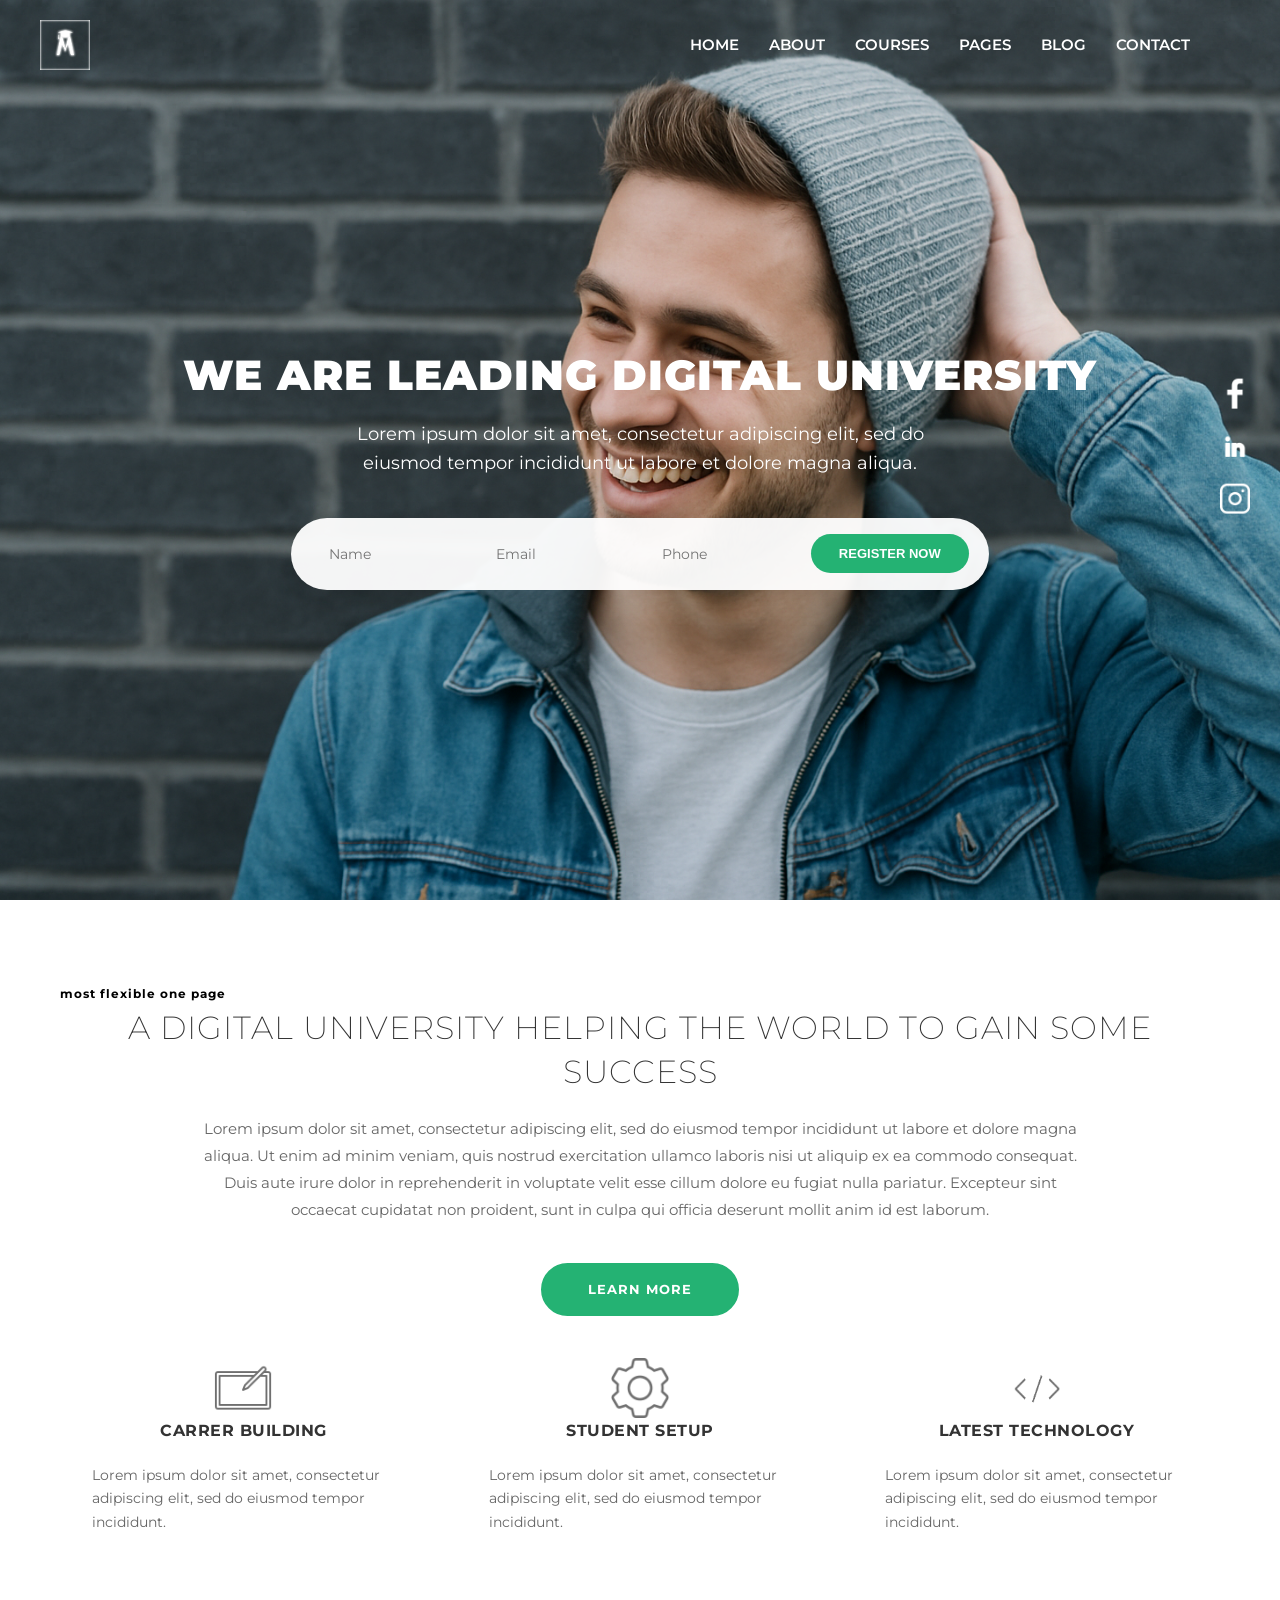
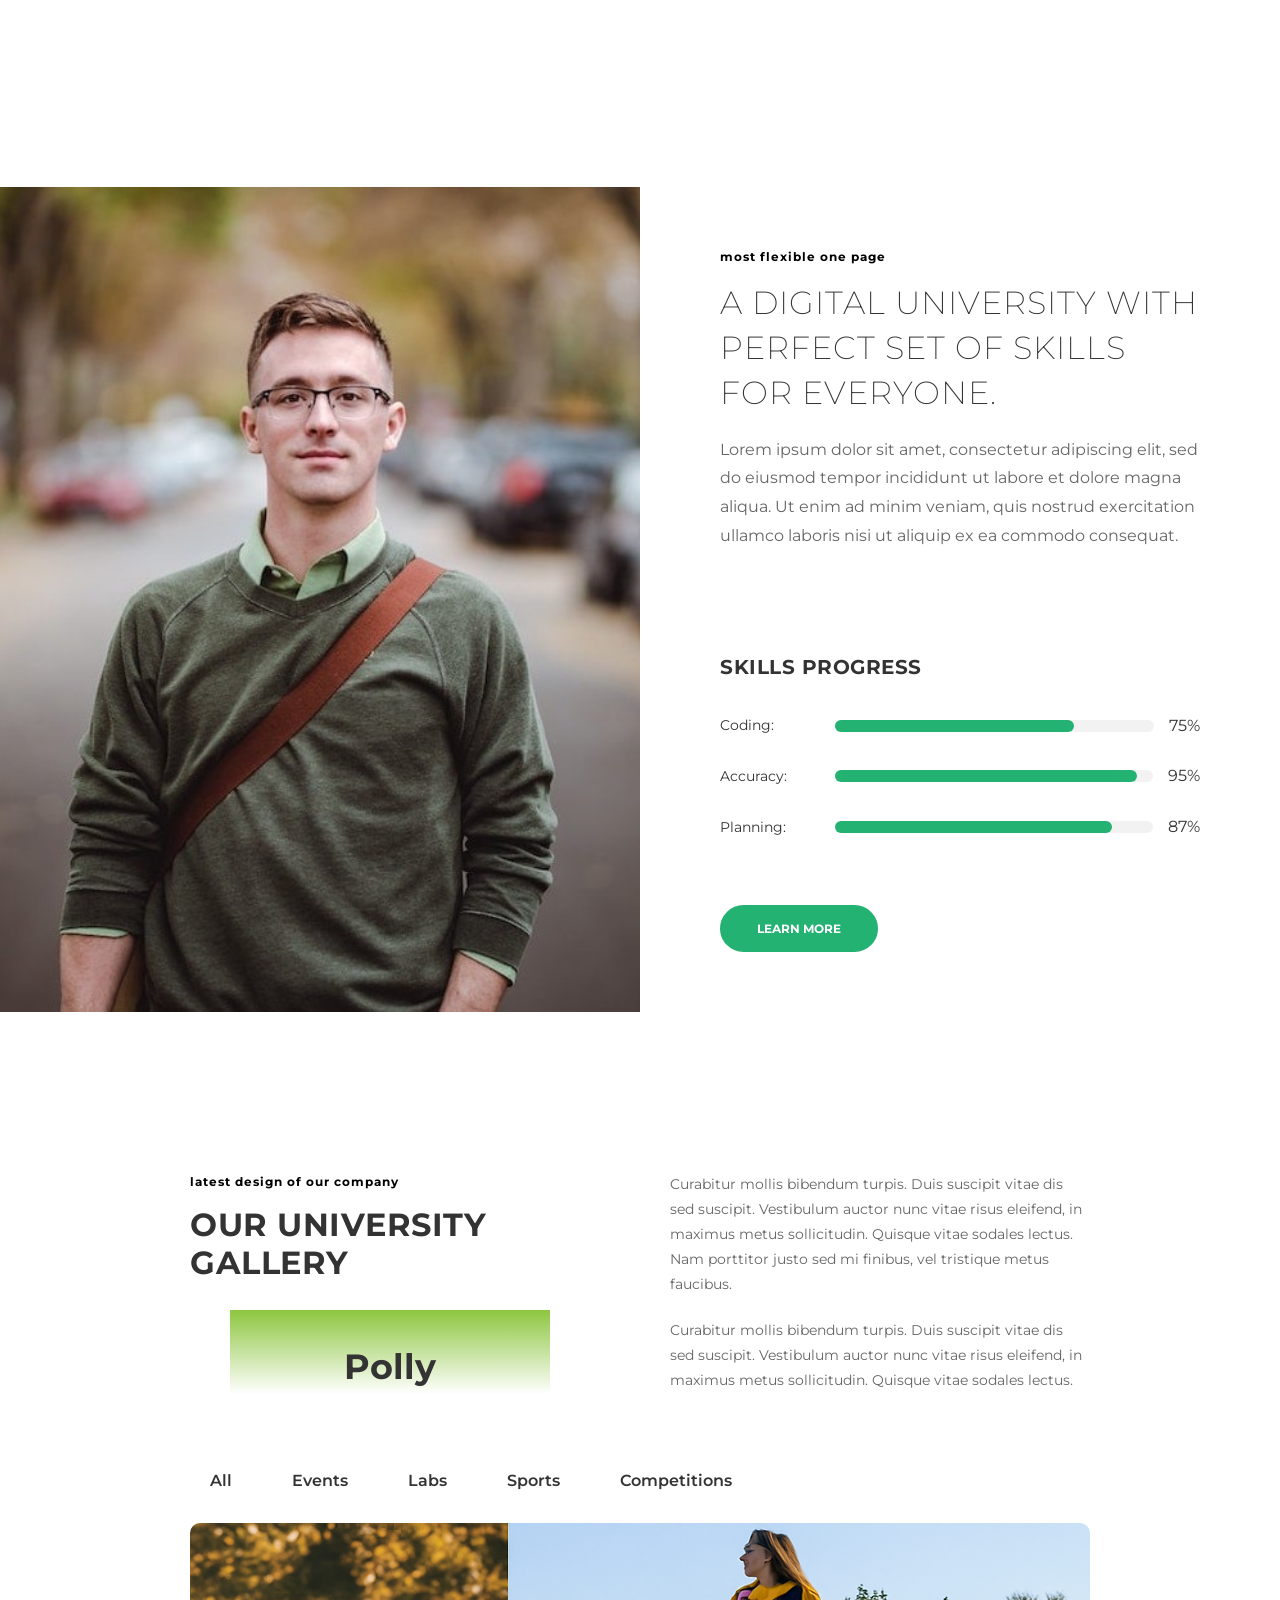
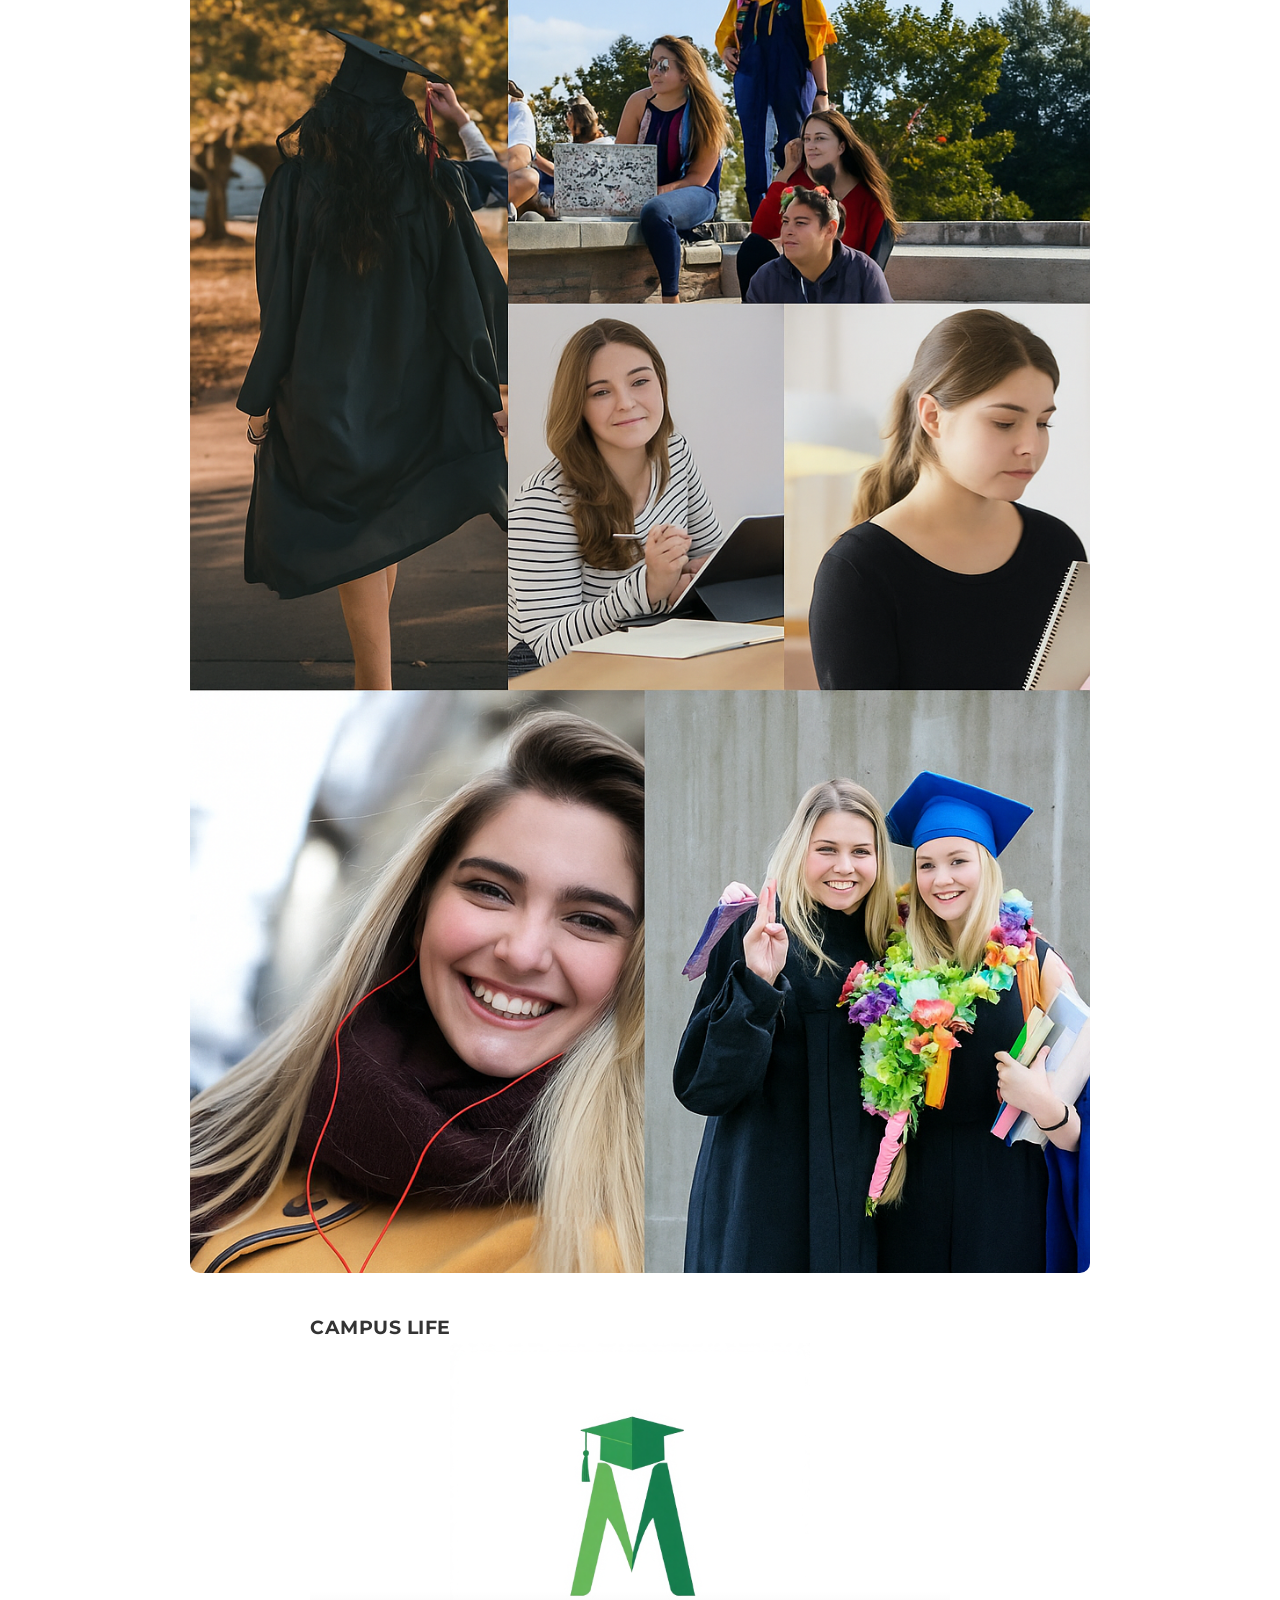
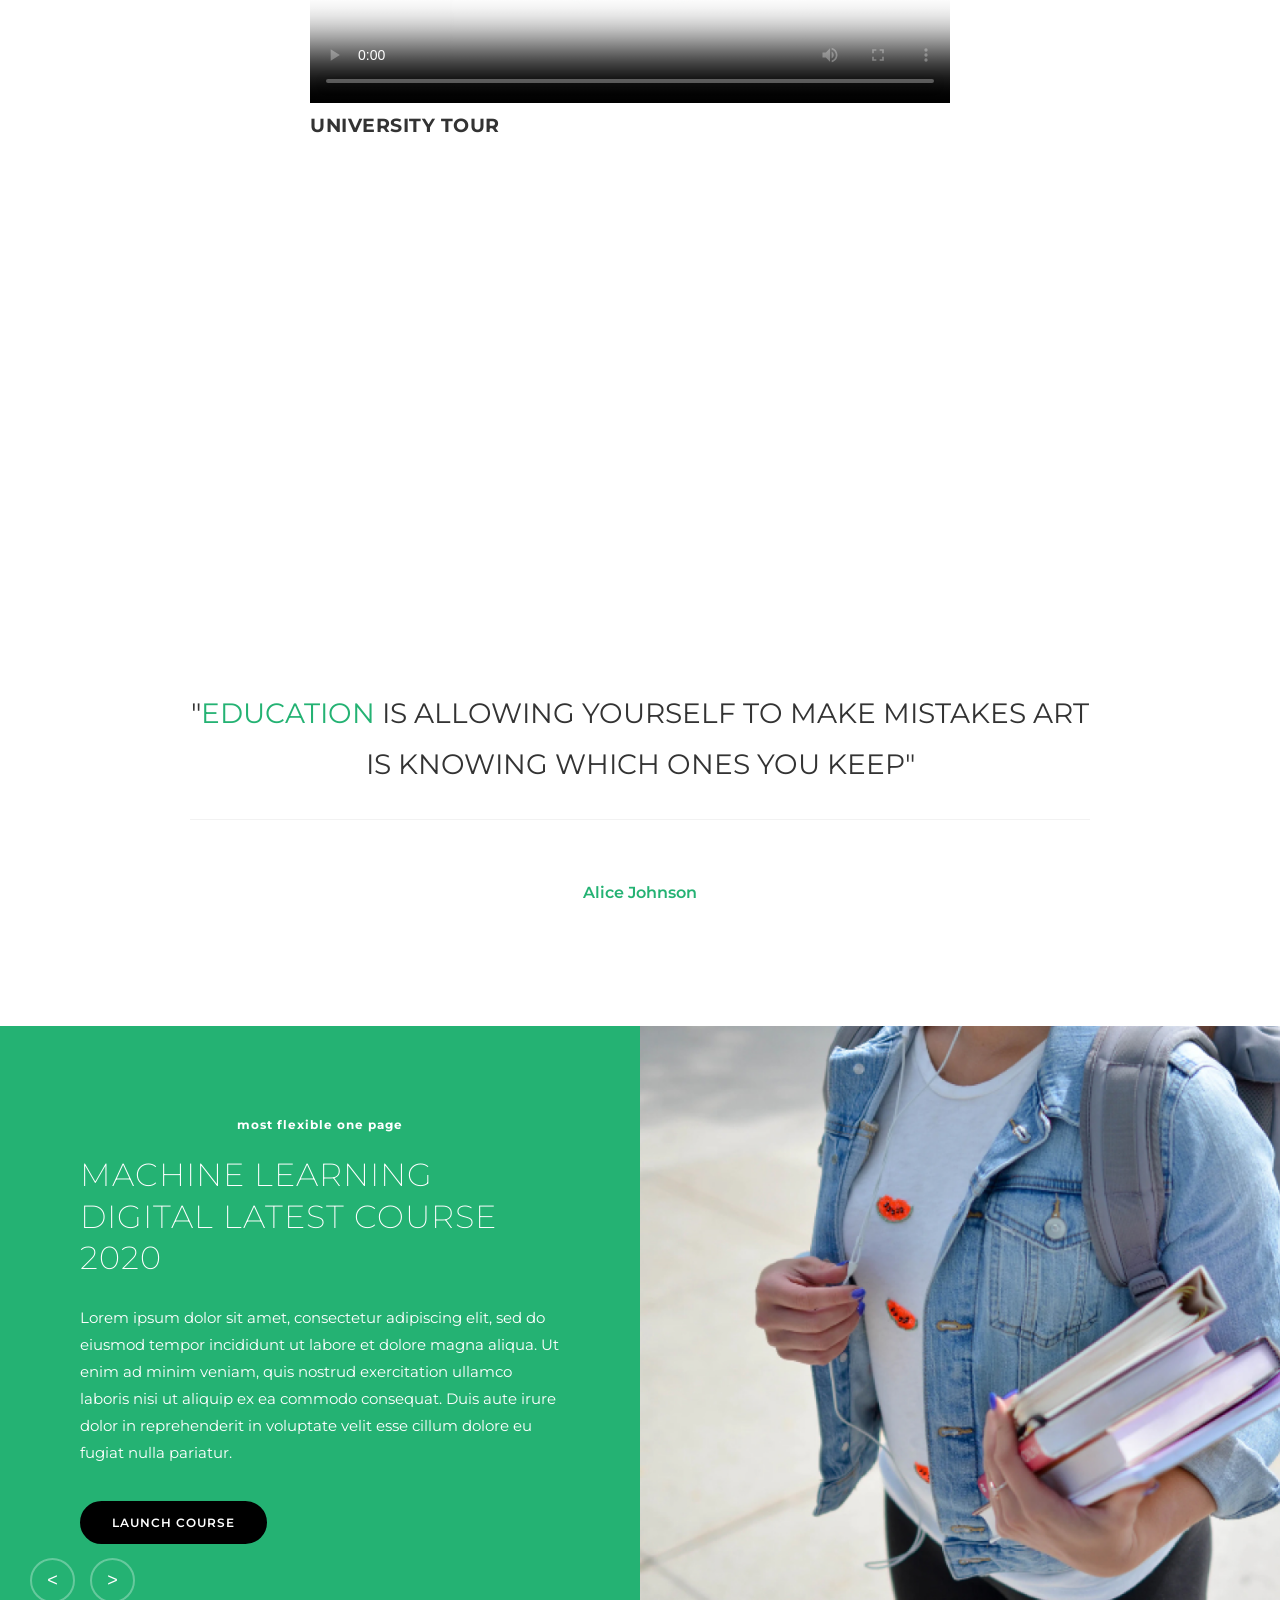
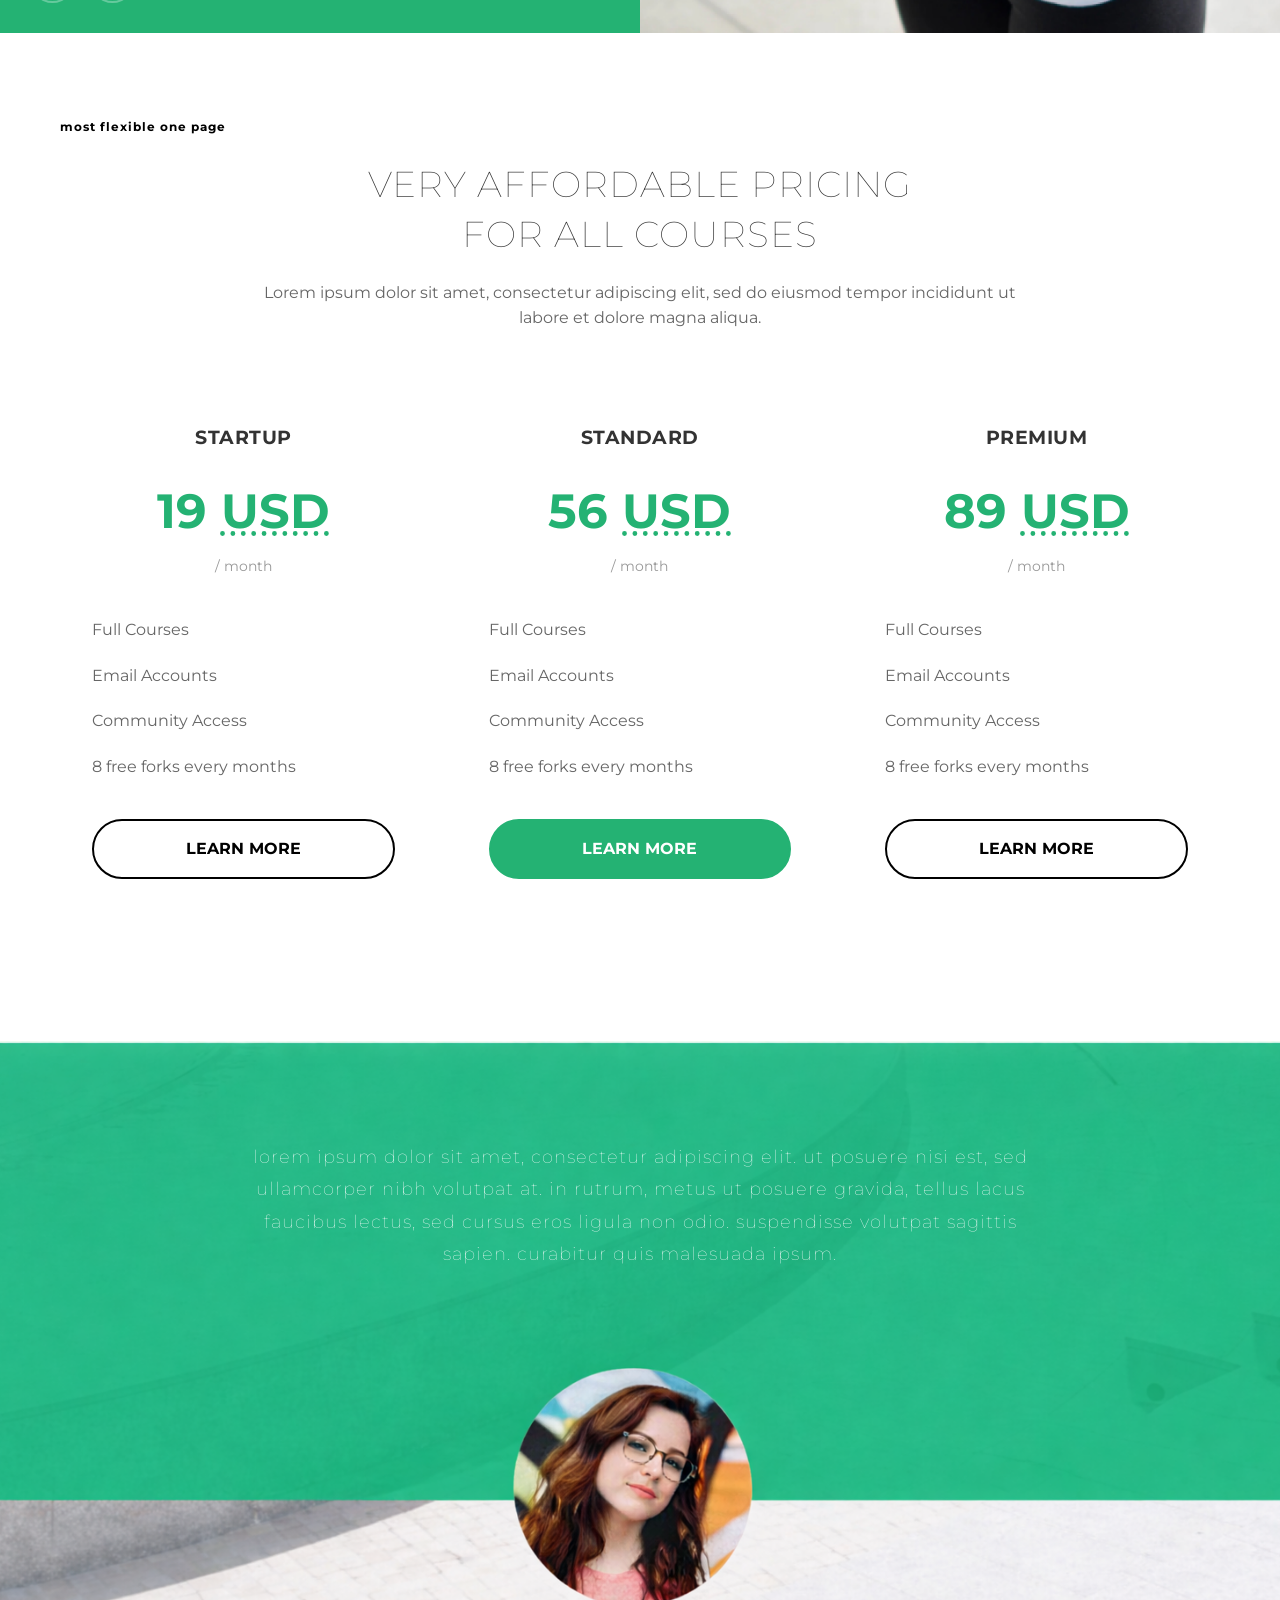
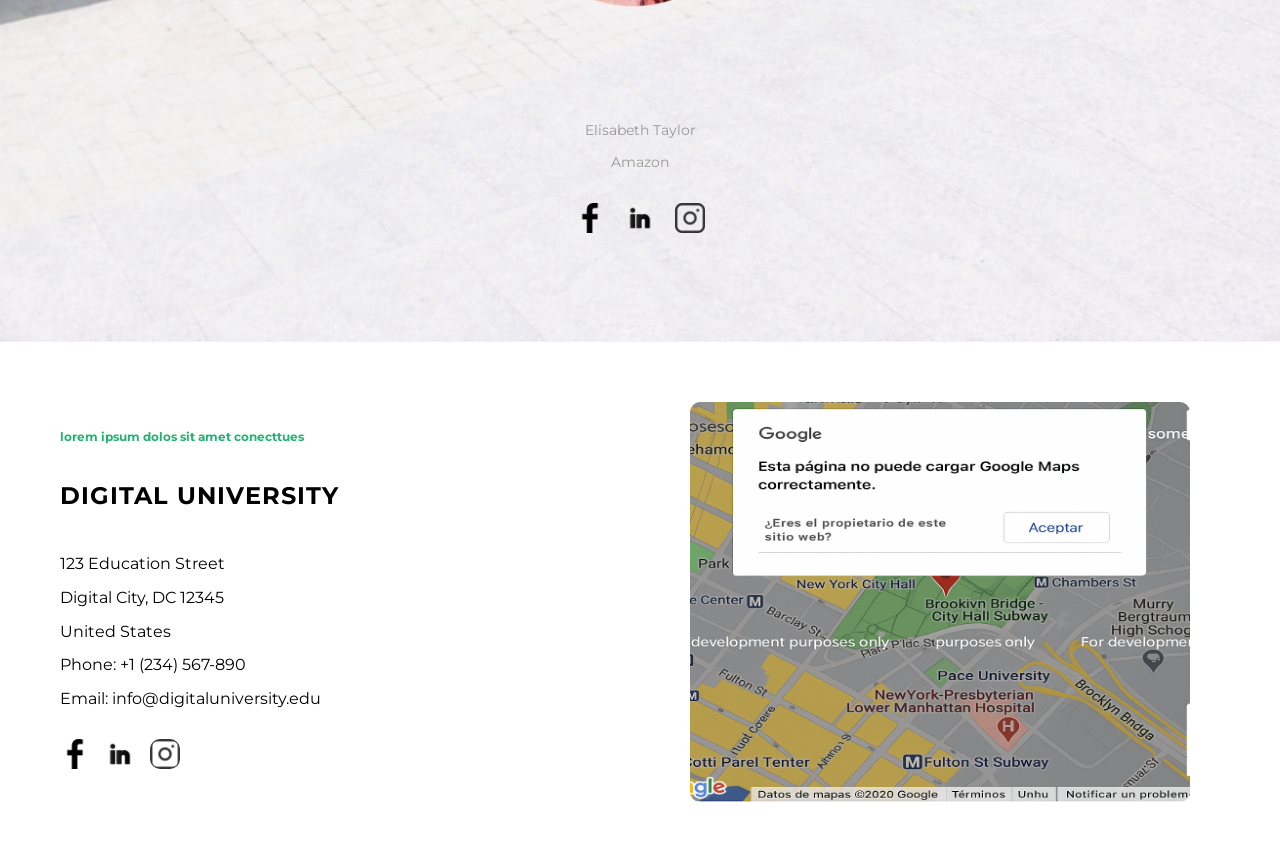
==== index.html @ 35a25b53 "web" ====
<!DOCTYPE html>
<html lang="es">

<head>
  <meta charset="UTF-8">
  <meta name="viewport" content="width=device-width, initial-scale=1.0">
  <title>Digital University - Diseño Semántico</title>
  <!-- Carga de la fuente Montserrat desde Google Fonts -->
  <link rel="preconnect" href="https://fonts.googleapis.com">
  <link rel="preconnect" href="https://fonts.gstatic.com" crossorigin>
  <link href="https://fonts.googleapis.com/css2?family=Montserrat:wght@100;200;400;700&display=swap" rel="stylesheet">
  <link rel="stylesheet" href="static/css/style.css">
</head>

<body>
  <header>
    <div class="header-left">
      <label for="menu-toggle" class="icono-menu">
        <!-- OPTIMIZACIÓN: width y height añadidos -->
        <img src="public/iconos/menu.png" alt="Menú" width="30" height="30">
      </label>
      <div class="header-logo">
        <!-- OPTIMIZACIÓN: width y height añadidos -->
        <img src="public/iconos/logoPolly.png" alt="Logo Digital University" width="50" height="50">
      </div>
    </div>
    <input type="checkbox" id="menu-toggle" class="hidden">

    <nav id="main-nav">
      <ul>
        <li><a href="#home">Home</a></li>
        <li><a href="#about">About</a></li>
        <li><a href="#courses">Courses</a></li>
        <li><a href="#pages">Pages</a></li>
        <li><a href="#blog">Blog</a></li>
        <li><a href="#contact">Contact</a></li>
      </ul>
    </nav>
  </header>

  <!--
    HERO: sección principal de bienvenida.
  -->
  <section class="hero" id="home">
    <div class="contenedor">
      <h1>We Are Leading Digital University</h1>
      <p>Lorem ipsum dolor sit amet, consectetur adipiscing elit, sed do eiusmod tempor incididunt ut labore et dolore
        magna aliqua.</p>

      <!-- Formulario de registro rápido: nombre, email y teléfono -->
      <form action="/register" method="post">
        <input type="text" name="name" placeholder="Name" required>
        <input type="email" name="email" placeholder="Email" required>
        <input type="tel" name="phone" placeholder="Phone" required>
        <button type="submit">Register Now</button>
      </form>

      <!--
        Bloque de redes sociales dentro del hero.
      -->
      <section class="social-media">
        <h2 class="hidden">Redes sociales</h2>
        <ul>
          <!-- OPTIMIZACIÓN: width, height y loading="lazy" añadidos -->
          <li><a href="https://facebook.com" target="_blank"><img src="public/iconos/facebook.png" alt="Facebook"
                width="30" height="30" loading="lazy"></a>
          </li>
          <li><a href="https://linkedin.com" target="_blank"><img src="public/iconos/linkedin.png" alt="LinkedIn"
                width="30" height="30" loading="lazy"></a>
          </li>
          <li><a href="https://instagram.com" target="_blank"><img src="public/iconos/instagram.png" alt="Instagram"
                width="30" height="30" loading="lazy"></a>
          </li>
        </ul>
      </section>
    </div>
  </section>

  <!--
    FEATURES: sección que explica las ventajas / características principales.
    Usa article para cada "tarjeta" de contenido independiente.
  -->
  <section class="features seccion" id="about">
    <span class="subtitulo">Most flexible one page</span>
    <h2 class="texto-centrado">A DIGITAL UNIVERSITY HELPING THE WORLD TO GAIN SOME SUCCESS</h2>
    <p class="texto-centrado">Lorem ipsum dolor sit amet, consectetur adipiscing elit, sed do eiusmod tempor incididunt
      ut labore et dolore
      magna aliqua. Ut enim ad minim veniam, quis nostrud exercitation ullamco laboris nisi ut aliquip ex ea commodo
      consequat. Duis aute irure dolor in reprehenderit in voluptate velit esse cillum dolore eu fugiat
      nulla pariatur. Excepteur sint occaecat cupidatat non proident, sunt in culpa qui officia deserunt mollit anim id
      est laborum.</p>

    <a href="#" class="boton">LEARN MORE</a>
    <div class="contenedor">
      <!-- Cada article representa una característica destacada -->
      <article>
        <!-- OPTIMIZACIÓN: width, height y loading="lazy" añadidos -->
        <img src="public/iconos/drawing.png" alt="Icono de tecnología más reciente" width="60" height="60"
          loading="lazy">
        <h3>CARRER BUILDING</h3>
        <p>Lorem ipsum dolor sit amet, consectetur adipiscing elit, sed do eiusmod tempor incididunt.</p>
      </article>
      <article>
        <!-- OPTIMIZACIÓN: width, height y loading="lazy" añadidos -->
        <img src="public/iconos/cogwheel.png" alt="Configuracion del estudiante ícono" width="60" height="60"
          loading="lazy">
        <h3>STUDENT SETUP</h3>
        <p>Lorem ipsum dolor sit amet, consectetur adipiscing elit, sed do eiusmod tempor incididunt.</p>
      </article>
      <article>
        <!-- OPTIMIZACIÓN: width, height y loading="lazy" añadidos -->
        <img src="public/iconos/html-file.png" alt="Icono de tecnología más reciente" width="60" height="60"
          loading="lazy">
        <h3>LATEST TECHNOLOGY</h3>
        <p>Lorem ipsum dolor sit amet, consectetur adipiscing elit, sed do eiusmod tempor incididunt.</p>
      </article>
    </div>
  </section>

  <!--
    SKILLS: sección que muestra un texto descriptivo a la izquierda
    y, a la derecha, una imagen + barras de progreso de habilidades.
  -->
  <section class="skills seccion" id="courses">
    <div class="contenedor">
      <div class="skills-text">
        <span class="subtitulo">Most flexible one page</span>
        <h2>A DIGITAL UNIVERSITY WITH PERFECT SET OF SKILLS FOR EVERYONE.</h2>
        <p>Lorem ipsum dolor sit amet, consectetur adipiscing elit, sed do eiusmod
          tempor incididunt ut labore et dolore magna aliqua. Ut enim ad minim veniam,
          quis nostrud exercitation ullamco laboris nisi ut aliquip ex ea commodo
          consequat.</p>
      </div>

      <div class="skills-right">
        <!-- OPTIMIZACIÓN: width, height y loading="lazy" añadidos -->
        <img src="public/imagenes/feature.jpg" alt="Estadísticas y progreso de habilidades estudiantiles" width="600"
          height="600" loading="lazy">
        <div class="skills-content">
          <h3>SKILLS PROGRESS</h3>
          <!-- Lista de habilidades con su porcentaje de progreso -->
          <ul>
            <li><strong>Coding:</strong> <progress value="75" max="100">75%</progress> <span>75%</span></li>
            <li><strong>Accuracy:</strong> <progress value="95" max="100">95%</progress> <span>95%</span></li>
            <li><strong>Planning:</strong> <progress value="87" max="100">87%</progress> <span>87%</span></li>
          </ul>
          <a href="#" class="boton">LEARN MORE</a>
        </div>
      </div>
    </div>
  </section>

  <!--
    GALLERY: sección de galería de la universidad.
    Muestra un título, texto descriptivo, filtro de categorías y una imagen grande.
  -->
  <section class="gallery seccion" id="pages">
    <div class="contenedor-gallery">
      <div class="gallery-left">
        <span class="subtitulo">Latest design of our company</span>
        <h2>OUR UNIVERSITY GALLERY</h2>
        <svg class="gallery-svg" width="100%" height="120" viewBox="0 0 400 120" preserveAspectRatio="xMinYMin meet">
          <defs>
            <linearGradient id="gradienteVerde" x1="0%" y1="0%" x2="0%" y2="100%">
              <stop offset="0%" style="stop-color:#8dc63f;stop-opacity:1" />
              <stop offset="100%" style="stop-color:#ffffff;stop-opacity:1" />
            </linearGradient>
          </defs>
          <rect x="10%" y="10%" width="80%" height="70%" stroke="none" fill="url(#gradienteVerde)" />
          <text x="50%" y="60%" font-family="Montserrat, Arial, sans-serif" font-size="2.2em" font-weight="700"
            fill="#333" text-anchor="middle" dominant-baseline="middle">Polly</text>
          Sorry, your browser does not support inline SVG.
        </svg>
      </div>
      <div>
        <p>Curabitur mollis bibendum turpis. Duis suscipit vitae dis sed suscipit. Vestibulum auctor nunc vitae risus
          eleifend, in maximus metus sollicitudin. Quisque vitae sodales lectus. Nam porttitor justo sed mi finibus, vel
          tristique metus faucibus.</p>
        <p>Curabitur mollis bibendum turpis. Duis suscipit vitae dis sed suscipit. Vestibulum auctor nunc vitae risus
          eleifend, in maximus metus sollicitudin. Quisque vitae sodales lectus.</p>
      </div>
    </div>

    <!-- Navegación de categorías de la galería (no cambia de página, solo es ilustrativo) -->
    <nav>
      <ul>
        <li><a href="#header">All</a></li>
        <li><a href="#header">Events</a></li>
        <li><a href="#header">Labs</a></li>
        <li><a href="#header">Sports</a></li>
        <li><a href="#header">Competitions</a></li>
      </ul>
    </nav>

    <div class="gallery-imagen">
      <!-- OPTIMIZACIÓN: width, height y loading="lazy" añadidos -->
      <img src="public/imagenes/galery.png" alt="Galería de imágenes del campus universitario" width="900" height="600"
        loading="lazy">
    </div>

    <!-- 
      OUR GALLERY - VIDEO SECTION
      Sección añadida para mostrar vídeos (local y YouTube) siguiendo la estructura de la galería.
    -->
    <div class="gallery-videos">
      <div class="gallery-videos__grid">
        <article class="gallery-videos__item">
          <h3 class="gallery-videos__title">Campus Life</h3>
          <!-- OPTIMIZACIÓN: width, height y preload="metadata" añadidos -->
          <video class="gallery-videos__video" controls poster="public/iconos/logoPolly.png" width="640" height="360"
            preload="metadata">
            <source src="public/videos/video_ejercicio.mp4" type="video/mp4">
            Your browser does not support the video tag.
          </video>
        </article>
        <article class="gallery-videos__item">
          <h3 class="gallery-videos__title">University Tour</h3>
          <div class="gallery-videos__iframe-container">
            <!-- OPTIMIZACIÓN: width, height y loading="lazy" añadidos -->
            <iframe class="gallery-videos__iframe" src="https://www.youtube.com/embed/wa_KOiGwXlQ?si=kYPuoCL6JJRKqZ6_"
              title="YouTube video player" width="640" height="360" frameborder="0"
              allow="accelerometer; autoplay; clipboard-write; encrypted-media; gyroscope; picture-in-picture"
              allowfullscreen loading="lazy"></iframe>
          </div>
        </article>
      </div>
    </div>
  </section>

  <!--
    TESTIMONIALS: bloque de testimonio breve en el centro de la página.
    Se usa blockquote para indicar que es una cita.
  -->
  <section class="testimonials seccion" id="blog">
    <h2 class="hidden">Testimonios</h2>
    <blockquote>
      <p>
        "<span class="texto-verde">EDUCATION</span> IS ALLOWING YOURSELF TO MAKE MISTAKES
        ART IS KNOWING WHICH ONES YOU KEEP"
      </p>
      <footer><span class="texto-verde">Alice Johnson</span></footer>
    </blockquote>
  </section>

  <!--
    COURSE: sección destacada para promocionar un curso concreto.
    Se compone de texto a la izquierda e imagen a la derecha.
  -->
  <section class="course" id="courses-highlight">
    <div class="contenedor">
      <div class="course-content">
        <span class="subtitulo-blanco">Most flexible one page</span>
        <h2>MACHINE LEARNING DIGITAL LATEST COURSE 2020</h2>
        <p>Lorem ipsum dolor sit amet, consectetur adipiscing elit, sed do eiusmod tempor incididunt ut labore et
          dolore magna aliqua. Ut enim ad minim veniam, quis nostrud exercitation ullamco laboris nisi ut aliquip ex
          ea commodo consequat. Duis aute irure dolor in reprehenderit in voluptate velit esse cillum dolore eu fugiat
          nulla pariatur.</p>
        <a href="#" class="boton boton-blanco">LAUNCH COURSE</a>
      </div>
      <div class="course-image">
        <!-- OPTIMIZACIÓN: width, height y loading="lazy" añadidos -->
        <img src="public/imagenes/image.png" alt="Estudiante sosteniendo libros de texto en el campus" width="600"
          height="600" loading="lazy">
      </div>
    </div>
    <!-- Flechas decorativas para simulación de carrusel de cursos -->
    <div class="course-navigation">
      <button class="course-arrow">&lt;</button>
      <button class="course-arrow">&gt;</button>
    </div>
  </section>

  <!--
    PRICING: sección que muestra tres planes de precios.
    Cada plan es un article, lo que ayuda a separar el contenido.
  -->
  <section class="pricing seccion">
    <span class="subtitulo">Most flexible one page</span>
    <h2 class="texto-centrado">Very Affordable Pricing For All Courses</h2>
    <p class="texto-centrado">Lorem ipsum dolor sit amet, consectetur adipiscing elit, sed do eiusmod tempor
      incididunt ut labore et dolore
      magna aliqua.</p>

    <div class="contenedor">
      <!-- Plan de precios "Startup" -->
      <article>
        <h3>Startup</h3>
        <div><strong>19 <abbr title="United States Dollar">USD</abbr></strong> <span>/ month</span></div>
        <ul>
          <li>Full Courses</li>
          <li>Email Accounts</li>
          <li>Community Access</li>
          <li>8 free forks every months</li>
        </ul>
        <a href="#header" class="boton">Learn More</a>
      </article>

      <!-- Plan de precios "Standard" (destacado visualmente en CSS) -->
      <article>
        <h3>STANDARD</h3>
        <div><strong>56 <abbr title="United States Dollar">USD</abbr></strong> <span>/ month</span></div>
        <ul>
          <li>Full Courses</li>
          <li>Email Accounts</li>
          <li>Community Access</li>
          <li>8 free forks every months</li>
        </ul>
        <a href="#header" class="boton">Learn More</a>
      </article>

      <!-- Plan de precios "Premium" -->
      <article>
        <h3>Premium</h3>
        <div><strong>89 <abbr title="United States Dollar">USD</abbr></strong> <span>/ month</span></div>
        <ul>
          <li>Full Courses</li>
          <li>Email Accounts</li>
          <li>Community Access</li>
          <li>8 free forks every months</li>
        </ul>
        <a href="#header" class="boton">Learn More</a>
      </article>
    </div>
  </section>

  <!--
    TESTIMONIAL-FEATURED: testimonio destacado a pantalla casi completa.
    Incluye un gran texto, nombre/cargo y enlaces a redes.
  -->
  <section class="testimonial-featured">
    <h2>Lorem ipsum dolor sit amet, consectetur adipiscing elit. Ut posuere nisi est, sed ullamcorper nibh volutpat
      at.
      In rutrum, metus ut posuere gravida, tellus lacus faucibus lectus, sed cursus eros ligula non odio. Suspendisse
      volutpat sagittis sapien. Curabitur quis malesuada ipsum.</h2>

    <blockquote>
      <span class="texto-verde">Elisabeth Taylor</span>
      <span>Amazon</span>
    </blockquote>

    <nav>
      <ul>
        <!-- OPTIMIZACIÓN: width, height y loading="lazy" añadidos -->
        <li><a href="https://facebook.com" target="_blank"><img src="public/iconos/facebook.png" alt="Facebook"
              width="30" height="30" loading="lazy"></a>
        </li>
        <li><a href="https://linkedin.com" target="_blank"><img src="public/iconos/linkedin.png" alt="LinkedIn"
              width="30" height="30" loading="lazy"></a>
        </li>
        <li><a href="https://instagram.com" target="_blank"><img src="public/iconos/instagram.png" alt="Instagram"
              width="30" height="30" loading="lazy"></a>
        </li>
      </ul>
    </nav>
  </section>

  <!--
    FOOTER: pie de página con información de contacto y un mapa.
    Usa address para datos de dirección y contacto.
  -->
  <footer id="contact">
    <section>
      <div>
        <span class="texto-verde">Lorem Ipsum dolos sit amet conecttues</span>
        <h2>Digital University</h2>

        <address>
          <p>123 Education Street</p>
          <p>Digital City, DC 12345</p>
          <p>United States</p>
          <p>Phone: <a href="tel:+1234567890">+1 (234) 567-890</a></p>
          <p>Email: <a href="mailto:info@digitaluniversity.edu">info@digitaluniversity.edu</a></p>
        </address>

        <nav>
          <ul>
            <!-- OPTIMIZACIÓN: width, height y loading="lazy" añadidos -->
            <li><a href="https://facebook.com" target="_blank"><img src="public/iconos/facebook.png" alt="Facebook"
                  width="30" height="30" loading="lazy"></a>
            </li>
            <li><a href="https://linkedin.com" target="_blank"><img src="public/iconos/linkedin.png" alt="LinkedIn"
                  width="30" height="30" loading="lazy"></a>
            </li>
            <li><a href="https://instagram.com" target="_blank"><img src="public/iconos/instagram.png" alt="Instagram"
                  width="30" height="30" loading="lazy"></a></li>
          </ul>
        </nav>
      </div>

      <div>
        <!-- OPTIMIZACIÓN: width, height y loading="lazy" añadidos -->
        <img src="public/imagenes/mapa.png" alt="Mapa de la ubicación de la universidad" width="500" height="400"
          loading="lazy">
      </div>
    </section>

  </footer>
</body>

</html>
---- static/css/style.css ----
:root {
  --color-principal: #24B273;
  --color-principal-hover: #1e9a62;
  --color-fondo-claro: #F2F2F2;
  --color-texto-oscuro: #333333;
  --color-texto-suave: #666666;
  --color-negro: #000000;
  --color-blanco: #FFFFFF;
  --color-borde: #CCCCCC;
  --fuente-principal: 'Montserrat', sans-serif;
  --ancho-maximo: 1200px;
  --ancho-texto: 800px;
}
* {
  margin: 0;
  padding: 0;
  box-sizing: border-box;
}
html {
  scroll-behavior: smooth;
}
body {
  font-family: var(--fuente-principal);
  font-weight: 400;
  line-height: 1.6;
  color: var(--color-texto-oscuro);
}
h1, h2 {
  font-weight: 100;
  letter-spacing: 1px;
  text-transform: uppercase;
}
h3 {
  font-weight: 700;
  text-transform: uppercase;
  letter-spacing: 0.5px;
}
.hidden {
  display: none;
}
/* Nota: .texto-centrado eliminada - se usa text-align en selectores de contexto */

/* Pinta el texto con el color verde principal */
.texto-verde {
  color: var(--color-principal);
}

/* Subtítulo oscuro, pequeño y en mayúsculas visuales */
.subtitulo {
  color: var(--color-negro);               /* Texto oscuro para fondos claros */
  font-size: 12px;                         /* Tamaño pequeño tipo etiqueta */
  font-weight: 700;                        /* Negrita para llamar la atención */
  text-transform: lowercase;               /* Se escribe en minúsculas pero el diseño general es tipo etiqueta */
  letter-spacing: 1px;                     /* Más espacio entre letras para un look moderno */
  margin-bottom: 10px;                     /* Separación respecto al elemento siguiente */
  text-align: center;                      /* Centrado por defecto */
}

/* Versión en blanco del subtítulo, pensada para fondos oscuros o de color */
.subtitulo-blanco {
  color: var(--color-blanco);              /* Texto blanco para buen contraste */
  font-size: 12px;
  font-weight: 700;
  text-transform: lowercase;
  letter-spacing: 1px;
  margin-bottom: 10px;
  text-align: center;
}

/* Nota: .seccion eliminada - el padding se integra directamente en cada sección */

/* ==========================
   BOTONES REUTILIZABLES
   Estilos base para botones de llamada a la acción
========================== */
.boton {
  display: inline-block;                   /* Se comporta como texto pero admite ancho/alto */
  padding: 15px 40px;                      /* Relleno cómodo alrededor del texto */
  background-color: var(--color-principal);/* Fondo verde principal */
  color: var(--color-blanco);              /* Texto blanco para máximo contraste */
  text-decoration: none;                   /* Quita subrayado si es un enlace */
  border-radius: 50px;                     /* Bordes redondeados tipo "píldora" */
  font-weight: 700;                        /* Texto en negrita para destacar */
  text-transform: uppercase;               /* Texto del botón siempre en mayúsculas */
  transition: all 0.3s;                    /* Transición suave para cambios visuales */
  border: 2px solid var(--color-principal);/* Borde del mismo color que el fondo */
  position: relative;                      /* Necesario para posicionar el pseudo-elemento interno */
  overflow: hidden;                        /* Oculta lo que se salga del borde del botón */

  /* Capa animada que se desliza por detrás del texto en hover */
  &::before {
    content: '';
    position: absolute;
    top: -100%;                            /* Empieza fuera del botón, por arriba */
    left: 0;
    width: 100%;
    height: 100%;
    background-color: var(--color-principal-hover); /* Color ligeramente más oscuro para el efecto */
    transition: top 0.3s ease;             /* La capa baja suavemente al hacer hover */
    z-index: -1;                           /* Se queda por detrás del texto del botón */
  }

  /* Cuando pasamos el ratón, la capa baja y llena el botón */
  &:hover::before {
    top: 0;
  }

  /* Efecto de "botón flotante" al hacer hover */
  &:hover {
    transform: translateY(-2px);           /* Se eleva ligeramente hacia arriba */
    box-shadow: 0 5px 15px rgba(36, 178, 115, 0.3); /* Sombra suave debajo del botón */
  }
}

/* Botón secundario en negro, usado en fondos de color o secciones destacadas
   (reutiliza el mismo comportamiento visual que .boton, no repetimos explicación) */
.boton-blanco {
  background-color: var(--color-negro);
  color: var(--color-blanco);
  border: 2px solid var(--color-negro);
  padding: 10px 30px;
  font-size: 12px;
  letter-spacing: 1px;
  font-weight: 600;
  display: inline-block;

  &::before {
    background-color: #333;                /* Capa de hover en gris oscuro */
  }

  &:hover {
    background-color: #333;                /* Fondo se oscurece un poco al pasar el ratón */
    border-color: var(--color-negro);
    color: var(--color-blanco);
    transform: translateY(-2px);
    box-shadow: 0 5px 15px rgba(0, 0, 0, 0.3);
  }
}

/* ==========================
   CABECERA Y NAVEGACIÓN PRINCIPAL
   Incluye logo, menú y botón de menú móvil
========================== */
header {
  background-color: transparent;           /* El header es transparente sobre la imagen del hero */
  padding: 20px 40px;                      /* Espacio interno alrededor del contenido del header */
  position: absolute;                      /* Se coloca por encima del contenido inicial */
  top: 0;
  left: 0;
  right: 0;
  z-index: 1000;                           /* Asegura que el header quede por encima del resto */
  display: flex;                           /* Coloca logo y menú en línea */
  justify-content: space-between;          /* Separa logo y menú a extremos opuestos */
  align-items: center;                     /* Centra verticalmente el contenido */

  .header-left {
    display: flex;                         /* Agrupa logo y menú en una misma fila */
    align-items: center;                   /* Alinea verticalmente */
    gap: 100px;                            /* Espacio entre logo y menú (en escritorio) */
    flex: 1;                               /* Ocupa espacio disponible */
  }

  .icono-menu {
    cursor: pointer;                       /* Mano al pasar el ratón: se puede hacer clic */
    display: none;                         /* Oculto en escritorio, se muestra en móvil */
    z-index: 2100;                         /* Por encima del menú móvil */

    img {
      width: 30px;                         /* Tamaño del icono hamburguesa */
      height: 30px;
      filter: brightness(0) invert(1);     /* Lo convierte en blanco sobre fondo oscuro */
    }
  }

  .header-logo {
    display: flex;                         /* Por si el logo tiene varios elementos */
    align-items: center;
    z-index: 2100;                         /* Que no quede tapado por otros elementos */

    img {
      width: 50px;                         /* Tamaño del logo principal */
      height: 50px;
      filter: brightness(0) invert(1);     /* Lo muestra en blanco sobre el fondo del hero */
    }
  }

  nav {
    flex: 1;                               /* Ocupa el espacio restante frente al logo */
    display: flex;
    justify-content: center;               /* Centra la lista de enlaces en el header */

    ul {
      display: flex;                       /* Menú en línea (horizontal) */
      align-items: center;
      list-style: none;                    /* Quitamos los puntos de la lista */
      gap: 30px;                           /* Separación entre enlaces */

      li {
        position: relative;                /* Permite posicionar el triangulito decorativo del enlace */

        a {
          text-decoration: none;           /* Sin subrayado */
          color: var(--color-blanco);      /* Enlaces blancos sobre el hero */
          font-weight: 600;                /* Un poco más gruesos para que destaquen */
          text-transform: uppercase;       /* Mayúsculas para aspecto de menú principal */
          font-size: 15px;
          transition: color 0.3s;          /* Cambio de color suave en hover */
          display: block;
          padding: 5px 0;                  /* Pequeño espacio clicable arriba y abajo */

          &:hover {
            color: var(--color-principal); /* El texto se vuelve verde al pasar el ratón */
          }

          /* Pequeño triángulo blanco que aparece sobre el enlace en hover */
          &::after {
            content: '';
            position: absolute;
            top: -10px;                    /* Se coloca justo encima del texto */
            left: 50%;
            transform: translateX(-50%);
            width: 0;
            height: 0;
            border-left: 8px solid transparent;
            border-right: 8px solid transparent;
            border-bottom: 8px solid var(--color-blanco);
            opacity: 0;                    /* Oculto por defecto */
            transition: opacity 0.3s;      /* Aparece/desaparece suavemente */
          }

          &:hover::after {
            opacity: 1;                    /* Hace visible el triángulo al hacer hover */
          }
        }
      }
    }
  }
}
/* ==========================
   SECCIÓN HERO (cabecera principal)
   Imagen de fondo, título, formulario y redes sociales
========================== */
.hero {
  background-image: url('../../public/imagenes/header.png'); /* Imagen de fondo del hero */
  background-size: cover;                                    /* Cubre todo el ancho/alto disponible */
  background-position: center;                               /* Centra la imagen */
  background-repeat: no-repeat;                              /* Evita que se repita la imagen */
  padding: 150px 20px 80px;                                  /* Espacio interno para que el contenido respire */
  text-align: center;                                        /* Texto centrado por defecto */
  min-height: 100vh;                                         /* Ocupa al menos el alto completo de la ventana */
  display: flex;
  flex-direction: column;
  align-items: center;
  justify-content: center;                                   /* Centra verticalmente el contenido */
  position: relative;                                        /* Necesario para posicionar redes sociales */

  .contenedor {
    max-width: var(--ancho-maximo);                          /* No dejamos que el texto sea demasiado ancho */
    margin: 0 auto;
  }

  h1 {
    font-size: 42px;                                         /* Título grande principal */
    margin-bottom: 20px;
    font-weight: 900;                                        /* Muy grueso para destacar */
    color: var(--color-blanco);                              /* Blanco sobre la imagen */
    line-height: 1.2;
  }

  p {
    font-size: 18px;                                         /* Texto descriptivo algo más pequeño */
    margin-bottom: 40px;
    max-width: 600px;                                        /* Para que no sea una línea demasiado larga */
    margin-left: auto;
    margin-right: auto;
    color: var(--color-blanco);
  }

  /* Formulario de búsqueda / captura de datos en el hero */
  form {
    display: flex;
    gap: 10px;
    justify-content: center;
    align-items: center;
    width: 75%;
    max-width: 1100px;
    margin: 0 auto 30px;
    padding: 15px 20px;
    background-color: rgba(255, 255, 255, 0.95);              
    border-radius: 50px;                                      
    box-shadow: 0 10px 30px rgba(0, 0, 0, 0.1);               
    
    input {
      flex: 1;                                               /* El input ocupa todo el espacio disponible */
      padding: 12px 18px;
      border: none;
      background: transparent;
      font-size: 14px;
      min-width: 0;                                          /* Evita problemas de reducción de ancho */
      font-family: var(--fuente-principal);

      &:focus {
        outline: none;                                       /* Quitamos el borde azul por defecto */
      }
    }

    button {
      padding: 12px 28px;
      background-color: var(--color-principal);
      color: var(--color-blanco);
      border: none;
      border-radius: 50px;                                   /* Mismo estilo redondeado que el contenedor */
      font-weight: 700;
      cursor: pointer;
      text-transform: uppercase;
      transition: background-color 0.3s;                     /* Cambio de color suave al hacer hover */
      white-space: nowrap;                                   /* Evita que el texto del botón se parta en 2 líneas */
      font-size: 13px;

      &:hover {
        background-color: var(--color-principal-hover);      /* Un poco más oscuro al pasar el ratón */
      }
    }
  }
}

/* ==========================
   ASIDE SOCIAL MEDIA (redes sociales)
   Columna de iconos al lado derecho del hero
   CAMBIO: de .hero .social-media a .social-media (ahora es <aside>)
========================== */
.social-media {
  position: absolute;
  right: 30px;
  top: 50%;
  transform: translateY(-50%);                             /* Centra el bloque verticalmente */

  ul {
    display: flex;
    flex-direction: column;                                /* Iconos apilados en columna */
    gap: 15px;
    list-style: none;

    li {
      img {
        width: 30px;
        height: 30px;
        transition: transform 0.3s;                        /* Efecto suave de zoom */
        filter: brightness(0) invert(1);                   /* Convierte el icono a blanco */

        &:hover {
          transform: scale(1.2);                          /* Iconos crecen un poco al hacer hover */
        }
      }
    }
  }
}

/* ==========================
   SECCIÓN FEATURES (características principales)
   Tarjetas con icono, título y descripción
========================== */
.features {
  padding: 80px 20px;
  max-width: var(--ancho-maximo);
  margin: 0 auto;

  h2 {
    font-size: 32px;
    margin-bottom: 20px;
    font-weight: 200;
    line-height: 1.4;
    letter-spacing: 1px;
    text-align: center;
  }

  > p {
    max-width: 900px;
    margin: 0 auto 40px auto;
    color: var(--color-texto-suave);
    line-height: 1.8;
    font-size: 15px;
    text-align: center;
  }

  .contenedor {
    display: grid;
    grid-template-columns: 1fr 1fr 1fr;
    gap: 30px;
    align-items: stretch;
    max-width: var(--ancho-maximo);
    margin: 0 auto 50px;

    article {
      display: flex;
      flex-direction: column;
      justify-content: center;
      align-items: center;
      padding: 40px 30px;
      background-color: var(--color-blanco);
      border-radius: 10px;
      border: 2px solid transparent;
      transition: all 0.3s;

      &:hover {
        border: 2px solid var(--color-borde);
        box-shadow: 0 5px 15px rgba(0, 0, 0, 0.1);
        transform: translateY(-5px);
      }
         
      img {
        width: 60px;
        height: 60px;
         
        opacity: 0.7;
      }

      h3 {
        margin-bottom: 20px;
        color: var(--color-texto-oscuro);
        font-size: 16px;
        font-weight: 700;
        letter-spacing: 0.5px;
      }

      p {
        color: var(--color-texto-suave);
        font-size: 14px;
        line-height: 1.7;
      }
    }
  }

  > .boton {
    display: block;
    width: fit-content;
    margin: 0 auto;
    text-align: center;
    padding: 14px 45px;
    border-radius: 50px;
    font-size: 13px;
    letter-spacing: 1px;
  }
}

/* ==========================
   SECCIÓN SKILLS (habilidades y progreso)
   Mitad imagen, mitad texto y barras de progreso
========================== */
.skills {
  padding: 80px 0;

  .contenedor {
    display: grid;
    grid-template-columns: 1fr 1fr;
    gap: 0;
    align-items: stretch;
    max-width: 100%;
    margin: 0;
    min-height: 600px;
  }

  .skills-text {
    display: flex;
    flex-direction: column;
    justify-content: flex-start;
    padding: 60px 80px;
    text-align: left;
    grid-column: 2;
    grid-row: 1;

    .subtitulo {
      text-align: left;
      margin-bottom: 15px;
    }

    h2 {
      font-size: 32px;
      margin-bottom: 20px;
      font-weight: 200;
      line-height: 1.4;
      text-align: left;
    }

    p {
      max-width: 100%;
      margin: 0 0 40px 0;
      color: var(--color-texto-suave);
      line-height: 1.8;
      text-align: left;
    }
  }

  .skills-right {
    display: contents;                                         /* Deja que los hijos ocupen las celdas del grid */

    img {
      width: 100%;
      height: 100%;
      min-height: 600px;
      object-fit: cover;
      object-position: center;
      grid-column: 1;
      grid-row: 1 / 3;
    }

    .skills-content {
      display: flex;
      flex-direction: column;
      justify-content: flex-start;
      padding: 0 80px 60px 80px;
      grid-column: 2;
      grid-row: 2;

      h3 {
        margin-bottom: 30px;
        text-align: left;
        font-size: 20px;
        font-weight: 700;
        letter-spacing: 0.5px;
      }

      ul {
        list-style: none;
        margin-bottom: 40px;

        li {
          margin-bottom: 25px;
          display: flex;
          align-items: center;
          gap: 15px;

          strong {
            min-width: 100px;
            font-weight: 400;
            font-size: 14px;
          }

          /* Barra de progreso que muestra el nivel de habilidad */
          progress {
            flex: 1;
            height: 12px;
            accent-color: var(--color-principal);
            border-radius: 6px;
          }

          progress::-webkit-progress-bar {
            background-color: var(--color-fondo-claro);
            border-radius: 6px;
          }

          progress::-webkit-progress-value {
            background-color: var(--color-principal);
            border-radius: 6px;
          }

          progress::-moz-progress-bar {
            background-color: var(--color-principal);
            border-radius: 6px;
          }

          span {
            min-width: 45px;
            text-align: right;
            font-size: 14px;
            color: var(--color-texto-suave);
            font-weight: 400;
          }
        }
      }

      .boton {
        padding: 12px 35px;
        font-size: 12px;
        width: fit-content;
      }
    }
  }
}

/* ==========================
   SECCIÓN GALLERY (galería de imágenes)
   Texto a la izquierda, explicación a la derecha y gran imagen
========================== */
.gallery {
  padding: 80px 20px;
  max-width: var(--ancho-maximo);
  margin: 0 auto;

  .contenedor-gallery {
    display: grid;                                           /* Dos columnas: texto e info */
    grid-template-columns: 1fr 1fr;
    gap: 60px;
    margin-bottom: 30px;
    max-width: 900px;
    margin-left: auto;
    margin-right: auto;
    align-items: flex-start;

    .gallery-left {
      display: flex;
      flex-direction: column;
      align-items: flex-start;
      gap: 15px;

      .subtitulo {
        margin-bottom: 0;
        text-align: left;
      }
    }

    h2 {
      font-size: 32px;
      text-align: left;
      line-height: 1.2;
      font-weight: 700;
      letter-spacing: 0.5px;
    }

    > div {
      display: flex;
      flex-direction: column;
      gap: 20px;

      p {
        text-align: left;
        color: var(--color-texto-suave);
        line-height: 1.8;
        margin: 0;
        font-size: 14px;
      }
    }
  }

  /* Navegación de filtros de la galería (categorías) */
  nav {
    margin-top: 50px;                                        /* Más espacio entre imagen y nav */
    margin-bottom: 30px;
    max-width: 900px;
    margin-left: auto;
    margin-right: auto;

    ul {
      display: flex;
      justify-content: flex-start;
      gap: 20px;
      list-style: none;

      li {
        a {
          text-decoration: none;
          color: var(--color-texto-oscuro);                  /* Gris oscuro por defecto */
          font-weight: 600;
          padding: 10px 20px;
          border-radius: 5px;
          transition: all 0.3s;

          &:hover,
          &:active {
            color: var(--color-principal);                   /* Verde al hacer hover */
          }
        }
      }
    }
  }

  .gallery-imagen {
    display: flex;
    justify-content: center;
    align-items: center;
    max-width: var(--ancho-maximo);
    margin: 0 auto 40px;

    img {
      width: 100%;
      max-width: 900px;
      height: auto;
      object-fit: cover;
      border-radius: 10px;
      transition: transform 0.3s;

      &:hover {
        transform: scale(1.05);                              /* Pequeño zoom para dar dinamismo */
      }
    }
  }
}

/* ==========================
   GALLERY VIDEOS (BEM & GRID)
   Estilos para la sección de vídeos dentro de la galería
========================== */
.gallery-videos {
  max-width: 700px;                                          /* Reducido para que quepan lado a lado */
  margin: 0 auto;
  padding: 0 20px;

  > h2 {
    font-size: 32px;
    text-align: center;
    margin-bottom: 40px;
    font-weight: 700;
    letter-spacing: 0.5px;
  }

  &__grid {
    display: grid;
    grid-template-columns: repeat(2, 1fr);         /* Dos columnas lado a lado */
    gap: 20px;                                     /* Reducido para dar más espacio */
  }

  &__item {
    background-color: var(--color-fondo-claro);
    border-radius: 10px;
    box-shadow: 0 4px 15px rgba(0, 0, 0, 0.05);
    display: flex;
    flex-direction: column;
    transition: transform 0.3s;
    overflow: hidden;
    padding: 15px;                                 /* Reducido de 25px a 15px */

    &:hover {
      transform: translateY(-5px);
    }
  }

  &__title {
    font-size: 14px;                                 /* Reducido de 18px a 14px */
    font-weight: 700;
    margin-bottom: 15px;                             /* Reducido de 20px a 15px */
    color: var(--color-texto-oscuro);
    text-transform: uppercase;
    letter-spacing: 0.5px;
  }

  &__video {
    width: 100%;
    height: auto;
    border-radius: 5px;
    background-color: var(--color-negro);
  }

  &__iframe-container {
    position: relative;
    width: 100%;
    padding-bottom: 56.25%; /* Aspect Ratio 16:9 */
    height: 0;
    overflow: hidden;
    border-radius: 5px;
    background-color: var(--color-negro);
  }

  &__iframe {
    position: absolute;
    top: 0;
    left: 0;
    width: 100%;
    height: 100%;
    border: 0;
  }
  
}

/* ==========================
   SECCIÓN TESTIMONIOS
   Cita centrada y testimonio destacado a pantalla completa
========================== */
.testimonials {
  text-align: center;
  padding: 100px 20px;                                       /* Espacio generoso alrededor del bloque */

  blockquote {
    max-width: 900px;
    margin: 0 auto;

    p {
      font-size: 28px;
      font-weight: 400;
      line-height: 1.8;
      color: var(--color-texto-oscuro);
      margin-bottom: 30px;
    }

    footer {
      font-size: 16px;
      font-weight: 600;                                      /* Nombre o cargo del autor de la cita */
    }
  }
}

.testimonial-featured {
  text-align: center;
  position: relative;
  display: flex;
  flex-direction: column;
  justify-content: space-between;
  align-items: center;
  overflow: hidden;
  padding: 80px 20px 100px;
  background-image: url('../../public/imagenes/testimony.png'); /* Imagen de fondo del testimonio destacado */
  background-size: cover;
  background-position: center;
  background-repeat: no-repeat;
  width: 100%;
  min-height: 100vh;                                         /* Ocupa el alto de la pantalla */

  &::before {
    content: '';
    position: absolute;
    top: 0;
    left: 0;
    width: 100%;
    height: 100%;
    background: rgba(0, 0, 0, 0.5);                          /* Capa oscura encima de la imagen */
    z-index: -1;                                             /* Queda por detrás del texto */
  }

  h2 {
    font-size: 18px;
    color: var(--color-blanco);
    font-weight: 100;
    line-height: 1.8;
    margin-bottom: 0;
    max-width: 800px;
    align-self: flex-start;
    margin-left: auto;
    margin-right: auto;
    margin-top: 20px;
    text-transform: lowercase;                               /* Estilo tipo frase natural */
  }

  blockquote {
    display: flex;
    flex-direction: column;
    align-items: center;
    gap: 10px;
    margin-top: auto;
    margin-bottom: 30px;

    /* CAMBIO: ahora cite es el primer elemento del blockquote */
    cite {
      font-weight: 700;
      font-size: 18px;
      color: var(--color-principal);
      font-style: normal;
    }

    span {
      color: #999;
      font-size: 14px;
    }
  }

  nav {
    ul {
      display: flex;
      justify-content: center;
      gap: 20px;
      list-style: none;
      margin-top: 0;

      li {
        img {
          width: 30px;
          height: 30px;                                      /* Iconos de medios o redes */
        }
      }
    }
  }
}

/* ==========================
   SECCIÓN COURSE (curso destacado)
   Fondo verde con texto a un lado e imagen al otro
========================== */
.course {
  background-color: var(--color-principal);
  color: var(--color-blanco);
  padding: 0;
  position: relative;

  .contenedor {
    display: grid;
    grid-template-columns: 1fr 1fr;                          /* Mitad texto, mitad imagen */
    gap: 0;
    max-width: 100%;
    margin: 0;
    min-height: 600px;
  }

  .course-content {
    display: flex;
    flex-direction: column;
    justify-content: center;
    padding: 60px 80px;
    text-align: left;

    .subtitulo-blanco {
      margin-bottom: 20px;
    }

    h2 {
      font-size: 32px;
      margin-bottom: 25px;
      font-weight: 200;
      text-align: left;
      line-height: 1.3;
    }

    p {
      text-align: left;
      margin-bottom: 35px;
      line-height: 1.8;
      font-size: 15px;
    }

    .boton-blanco {
      align-self: flex-start;                                /* Botón alineado al inicio del texto */
    }
  }

  .course-image {
    width: 100%;
    height: 100%;
    min-height: 600px;

    img {
      width: 100%;
      height: 100%;
      min-height: 600px;
      object-fit: cover;
      object-position: center;
    }
  }

  .course-navigation {
    position: absolute;
    bottom: 30px;
    left: 30px;
    display: flex;
    gap: 15px;

    .course-arrow {
      background-color: transparent;
      color: var(--color-blanco);
      border: 2px solid rgba(255, 255, 255, 0.3);
      width: 45px;
      height: 45px;
      border-radius: 50%;
      font-size: 18px;
      cursor: pointer;
      transition: all 0.3s;
      display: flex;
      align-items: center;
      justify-content: center;

      &:hover {
        background-color: rgba(255, 255, 255, 0.1);
        border-color: var(--color-blanco);
      }
    }
  }
}

/* ==========================
   SECCIÓN PRICING (planes de precios)
   Tres tarjetas comparando distintos planes
========================== */
.pricing {
  padding: 80px 20px;
  max-width: var(--ancho-maximo);
  margin: 0 auto;

  h2 {
    font-size: 36px;
    margin-bottom: 20px;
    line-height: 1.4;
    max-width: 600px;
    margin-left: auto;
    margin-right: auto;
    margin-top: 20px;
    text-align: center;
  }

  > p {
    max-width: var(--ancho-texto);
    margin: 0 auto 50px auto;
    color: var(--color-texto-suave);
    text-align: center;
  }

  .contenedor {
    display: grid;
    grid-template-columns: 1fr 1fr 1fr;                       /* Tres columnas para los planes */
    gap: 30px;
    margin-bottom: 40px;

    article {
      border: 2px solid transparent;
      border-radius: 10px;
      background: #fff;
      padding: 40px 30px;
      text-align: center;
      display: flex;
      flex-direction: column;
      transition: all 0.3s;

      &:hover {
        transform: translateY(-10px);
        box-shadow: 0 4px 24px rgba(36, 178, 115, 0.10);
        border-color: var(--color-principal);
      }

      h3 {
        margin-bottom: 20px;
        color: var(--color-texto-oscuro);
      }

      > div {
        font-size: 14px;
        color: #999;
        margin-bottom: 30px;

        strong {
          display: block;
          font-size: 48px;                                   /* Precio en grande */
          color: var(--color-principal);
          font-weight: 700;
          margin-bottom: 5px;
        }

        span {
          font-size: 14px;
          color: #999;                                       /* Texto auxiliar del precio (por mes, etc.) */
        }
      }

      ul {
        list-style: none;
        margin-bottom: 30px;
        text-align: left;

        li {
          padding: 10px 0;
          color: var(--color-texto-suave);
        }
      }

      .boton {
        margin-top: auto;                                    /* Empuja el botón al final de la tarjeta */
      }

      /* Estilo especial de botón para los planes de los lados */
      &:first-child,
      &:last-child {
        .boton {
          background-color: transparent;
          color: var(--color-negro);
          border-color: var(--color-negro);

          &::before {
            background-color: var(--color-negro);
          }

          &:hover {
            color: var(--color-blanco);
          }
        }
      }

      /* Plan central destacado con botón verde principal */
      &:nth-child(2) {
        .boton {
          background-color: var(--color-principal);
          color: var(--color-blanco);
          border-color: var(--color-principal);

          &::before {
            background-color: var(--color-principal-hover);
          }
        }
      }
    }
  }
}

/* ==========================
   FOOTER (pie de página)
   Información de contacto, imagen y redes sociales
========================== */
footer {
  background-color: var(--color-blanco);
  color: var(--color-negro);
  padding: 60px 20px 20px 20px;
  border-top: 1px solid var(--color-fondo-claro);

  section {
    display: grid;
    grid-template-columns: 1fr 1fr;                           /* Dos columnas: texto e imagen */
    gap: 40px;
    max-width: var(--ancho-maximo);
    margin: 0 auto 40px auto;
    padding: 0 20px;
    align-items: center;

    > div:first-child {
      display: flex;
      flex-direction: column;
      align-items: flex-start;
      gap: 20px;

      > span {
        text-align: left;
        margin-bottom: 10px;
        font-size: 12px;
        font-weight: 700;
        text-transform: lowercase;                             /* Etiqueta pequeña sobre el título */
      }
    }

    > div:last-child {
      display: flex;
      justify-content: center;
      align-items: center;                                     /* Contenedor para la imagen ilustrativa */
    }
  }

  h2 {
    color: var(--color-negro);
    text-align: left;
    font-size: 24px;
    margin-bottom: 10px;
    font-weight: 700;
  }

  address {
    font-style: normal;                                       /* Evita cursiva por defecto del address */
    line-height: 1.8;
    text-align: left;
    color: var(--color-negro);

    p {
      margin: 5px 0;
    }

    a {
      color: var(--color-negro);
      text-decoration: none;

      &:hover {
        color: var(--color-principal);                        /* Enlaces de contacto se ponen verdes en hover */
      }
    }
  }

  img {
    width: 100%;
    max-width: 500px;
    border-radius: 10px;                                      /* Bordes redondeados para la imagen del footer */
  }

  nav {
    width: 100%;

    ul {
      display: flex;
      gap: 15px;
      list-style: none;
      justify-content: flex-start;

      li {
        img {
          width: 30px;
          height: 30px;                                       /* Iconos de redes sociales */
        }
      }
    }
  }

  small {
    display: block;
    text-align: center;
    color: var(--color-texto-suave);
    border-top: 1px solid var(--color-fondo-claro);
    padding-top: 20px;                                        /* Línea de créditos/derechos reservados */
  }
}

/* ==========================
   VERSIÓN MÓVIL (hasta 900px de ancho)
   Ajustes responsivos para que todo se vea bien en pantallas pequeñas
========================== */
@media (width <= 900px) {
  /* Header fijo con fondo semitransparente y blur en móvil */
  header {
    padding: 15px 20px;
    position: fixed;
    background: rgba(0, 0, 0, 0.3);
    backdrop-filter: blur(10px);

    .header-left {
      gap: 20px;
    }

    .icono-menu {
      display: block !important;
    }

    /* Menú lateral deslizante activado por el icono hamburguesa */
    nav {
      position: fixed;
      top: 0;
      left: -100%;
      width: 80%;
      max-width: 300px;
      height: 100vh;
      background: var(--color-principal);
      padding-top: 80px;
      z-index: 2050;
      transition: left 0.3s ease;
      overflow-y: auto;

      ul {
        flex-direction: column;
        width: 100%;
        align-items: center;
        gap: 24px;
        padding: 20px;

        li {
          a {
            font-size: 18px;
            font-weight: 700;
            padding: 12px 0;
            text-align: center;
            display: block;

            &::after {
              display: none;
            }
          }
        }
      }
    }
  }

  /* Cuando el checkbox del menú está activo, mostramos el panel lateral */
  #menu-toggle:checked ~ nav {
    left: 0;
  }

  /* Capa oscura que cubre la pantalla cuando el menú está abierto */
  #menu-toggle:checked ~ .header-left::after {
    content: '';
    position: fixed;
    top: 0;
    left: 0;
    width: 100vw;
    height: 100vh;
    background: rgba(0, 0, 0, 0.5);
    z-index: 2040;
    cursor: pointer;
  }

  /* Ajustes del hero para que se vea bien en pantallas pequeñas */
  .hero {
    padding: 120px 20px 40px;
    min-height: 80vh;

    .contenedor {
      display: flex;
      flex-direction: column;
      align-items: center;
      gap: 20px;
    }

    h1 {
      font-size: 28px;
      margin-bottom: 10px;
    }

    p {
      font-size: 16px;
      margin-bottom: 20px;
      max-width: 90%;
    }

    form {
      flex-direction: column;
      width: 90%;
      max-width: 400px;
      gap: 8px;
      padding: 15px;
      border-radius: 25px;
      margin: 0 auto 20px auto;

      input {
        padding: 10px 15px;
        border-radius: 20px;
        width: 100%;
      }

      button {
        padding: 10px 25px;
        width: 100%;
      }
    }
  }

  /* CAMBIO: Social media ahora como aside en móvil */
  .social-media {
    position: static;
    margin: 20px auto 0;

    ul {
      flex-direction: row;
      gap: 20px;
      justify-content: center;
    }
  }

  /* Las tarjetas de features pasan a una sola columna */
  .features {
    .contenedor {
      grid-template-columns: 1fr;
      gap: 20px;

      article {
        padding: 30px 20px;
      }
    }
  }

  /* Sección de skills apilada (imagen encima, texto debajo) */
  .skills {
    .contenedor {
      display: flex;
      flex-direction: column;
    }

    .skills-text {
      padding: 40px 20px;
      text-align: center;
      order: 1;

      .subtitulo,
      h2,
      p {
        text-align: center;
      }
    }

    .skills-right {
      order: 2;
      display: flex;
      flex-direction: column;
      min-height: auto;

      img {
        height: 250px;
        min-height: 250px;
        max-height: 250px;
      }

      .skills-content {
        padding: 30px 20px;
        border-radius: 0;
        margin-bottom: 0;
      }
    }
  }

  /* Galería en una sola columna y navegación centrada */
  .gallery {
    .contenedor-gallery {
      grid-template-columns: 1fr;
      gap: 30px;
      padding: 0 20px;

      .gallery-left {
        .subtitulo {
          text-align: center;
        }
      }

      h2 {
        text-align: center;
      }

      > div {
        p {
          text-align: center;
        }
      }
    }

    nav {
      ul {
        justify-content: center;
        flex-wrap: wrap;
        gap: 15px;

        li {
          a {
            font-size: 14px;
            padding: 8px 15px;
          }
        }
      }
    }

    .gallery-imagen {
      margin-bottom: 40px;
    }
  }

  /* Videos responsivos en móvil */
  .gallery-videos {
    padding: 0 15px;

    &__grid {
      grid-template-columns: 1fr;
      gap: 30px;
    }

    &__item {
      padding: 15px;
    }

    &__title {
      font-size: 16px;
    }
  }

  /* Testimonios con menos padding y texto un poco más pequeño */
  .testimonials {
    padding: 60px 20px;

    blockquote {
      p {
        font-size: 22px;
      }
    }
  }

  /* Testimonio destacado con altura y texto ajustados */
  .testimonial-featured {
    min-height: 70vh;
    padding: 60px 20px 80px;

    h2 {
      font-size: 16px;
    }
  }

  /* Curso destacado ahora apilado: imagen arriba, texto abajo */
  .course {
    .contenedor {
      grid-template-columns: 1fr;
      min-height: auto;
    }

    .course-content {
      padding: 40px 20px;
      text-align: center;
      order: 2;

      h2,
      p {
        text-align: center;
      }

      .boton-blanco {
        align-self: center;
      }
    }

    .course-image {
      min-height: 300px;
      order: 1;

      img {
        min-height: 300px;
      }
    }

    .course-navigation {
      bottom: 15px;
      left: 15px;

      .course-arrow {
        width: 40px;
        height: 40px;
        font-size: 16px;
      }
    }
  }

  /* Planes de precios uno debajo de otro */
  .pricing {
    h2 {
      font-size: 28px;
    }

    .contenedor {
      grid-template-columns: 1fr;
      gap: 20px;

      article {
        padding: 30px 20px;
      }
    }
  }

  /* Footer a una sola columna, todo centrado */
  footer {
    padding: 40px 20px 20px 20px;

    section {
      grid-template-columns: 1fr;
      gap: 30px;

      > div:first-child {
        align-items: center;
        text-align: center;

        > span {
          text-align: center;
        }
      }

      > div:last-child {
        order: -1;
      }
    }

    h2 {
      text-align: center;
    }

    address {
      text-align: center;
    }

    nav {
      ul {
        justify-content: center;
      }
    }

    img {
      max-width: 100%;
    }
  }
}
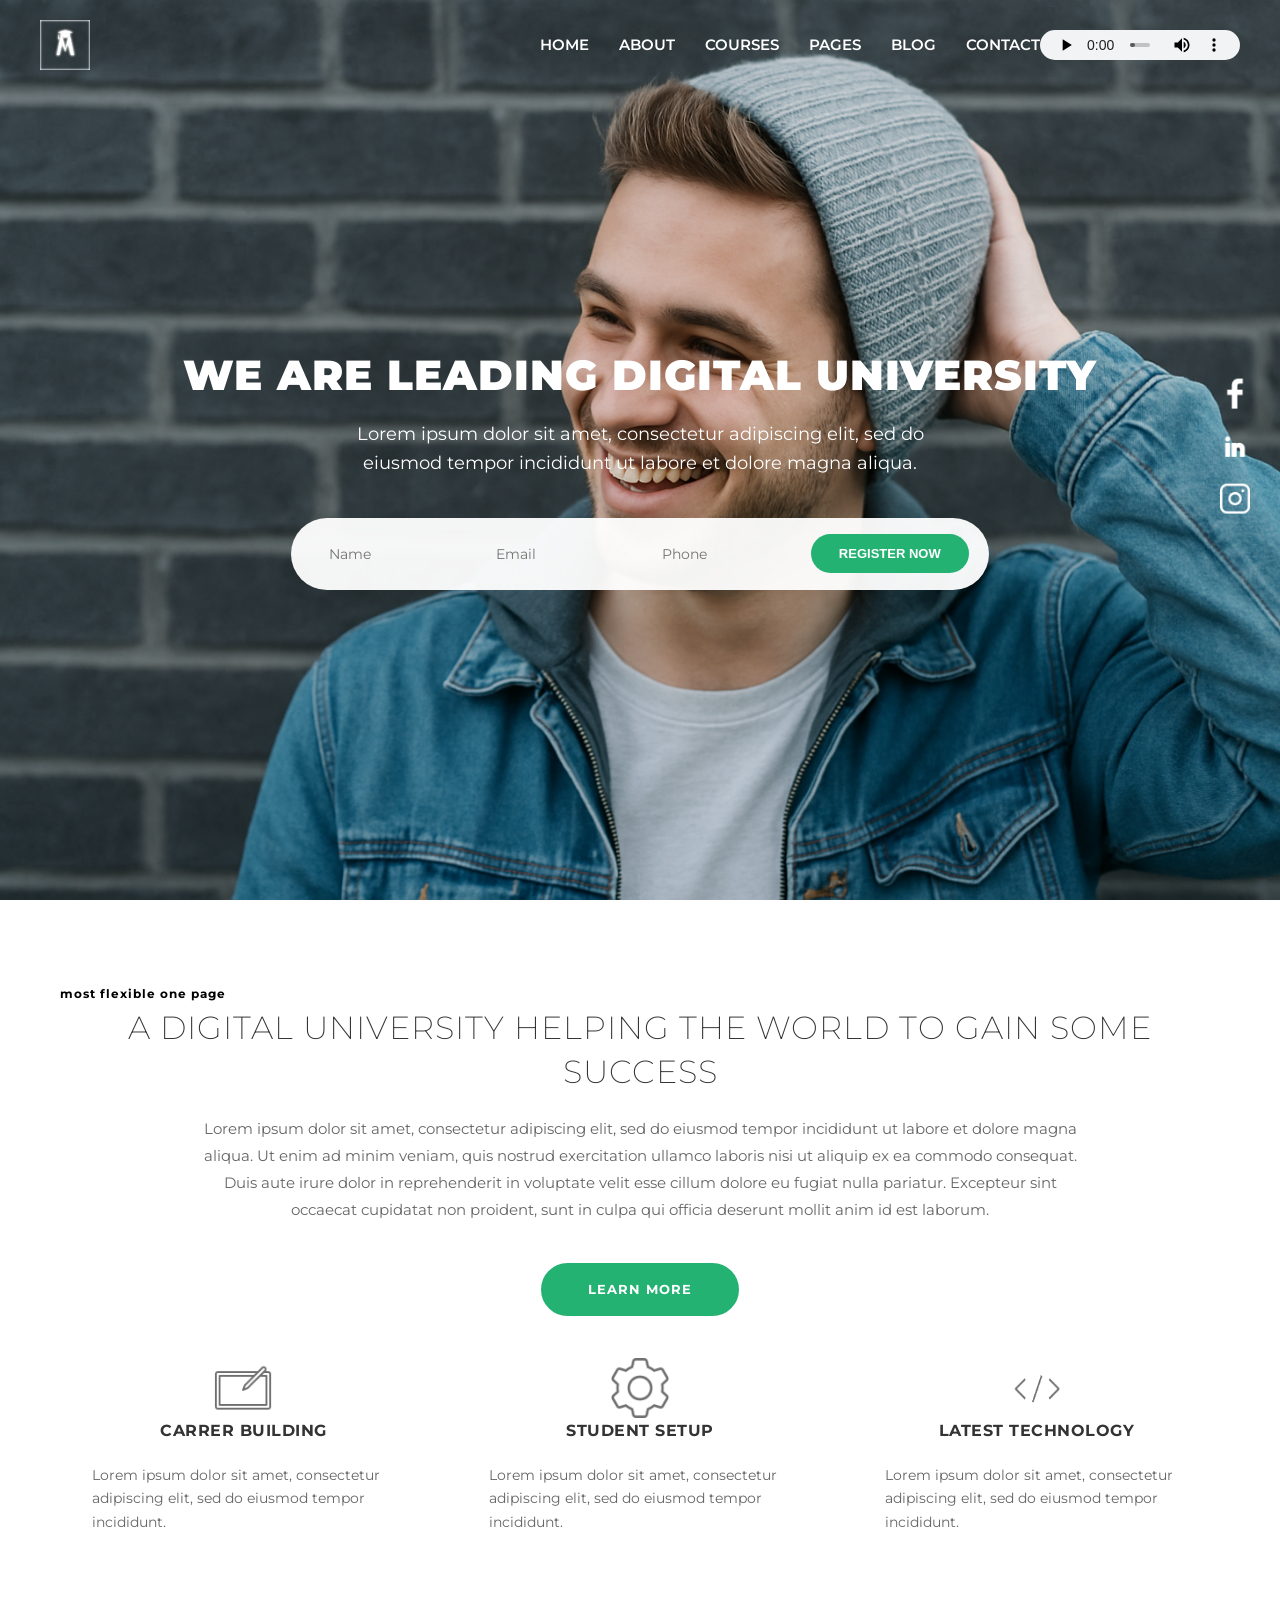
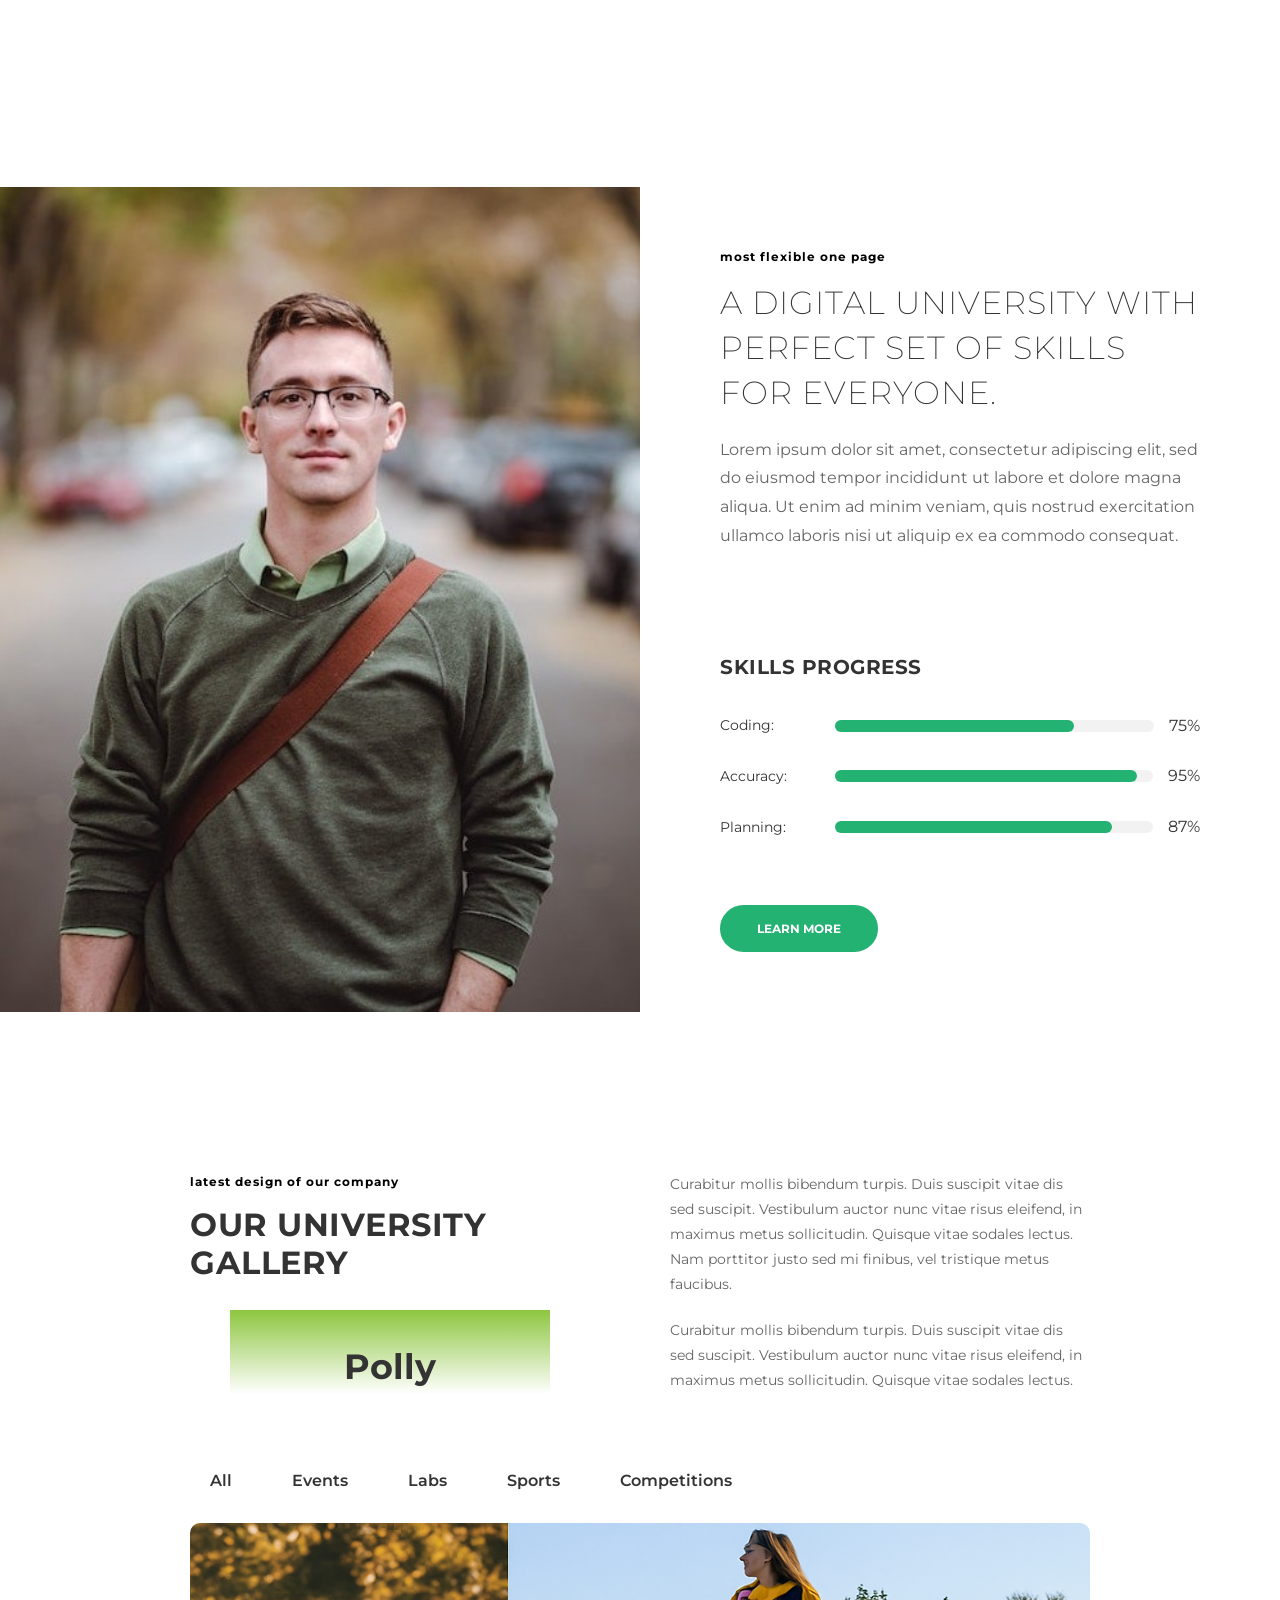
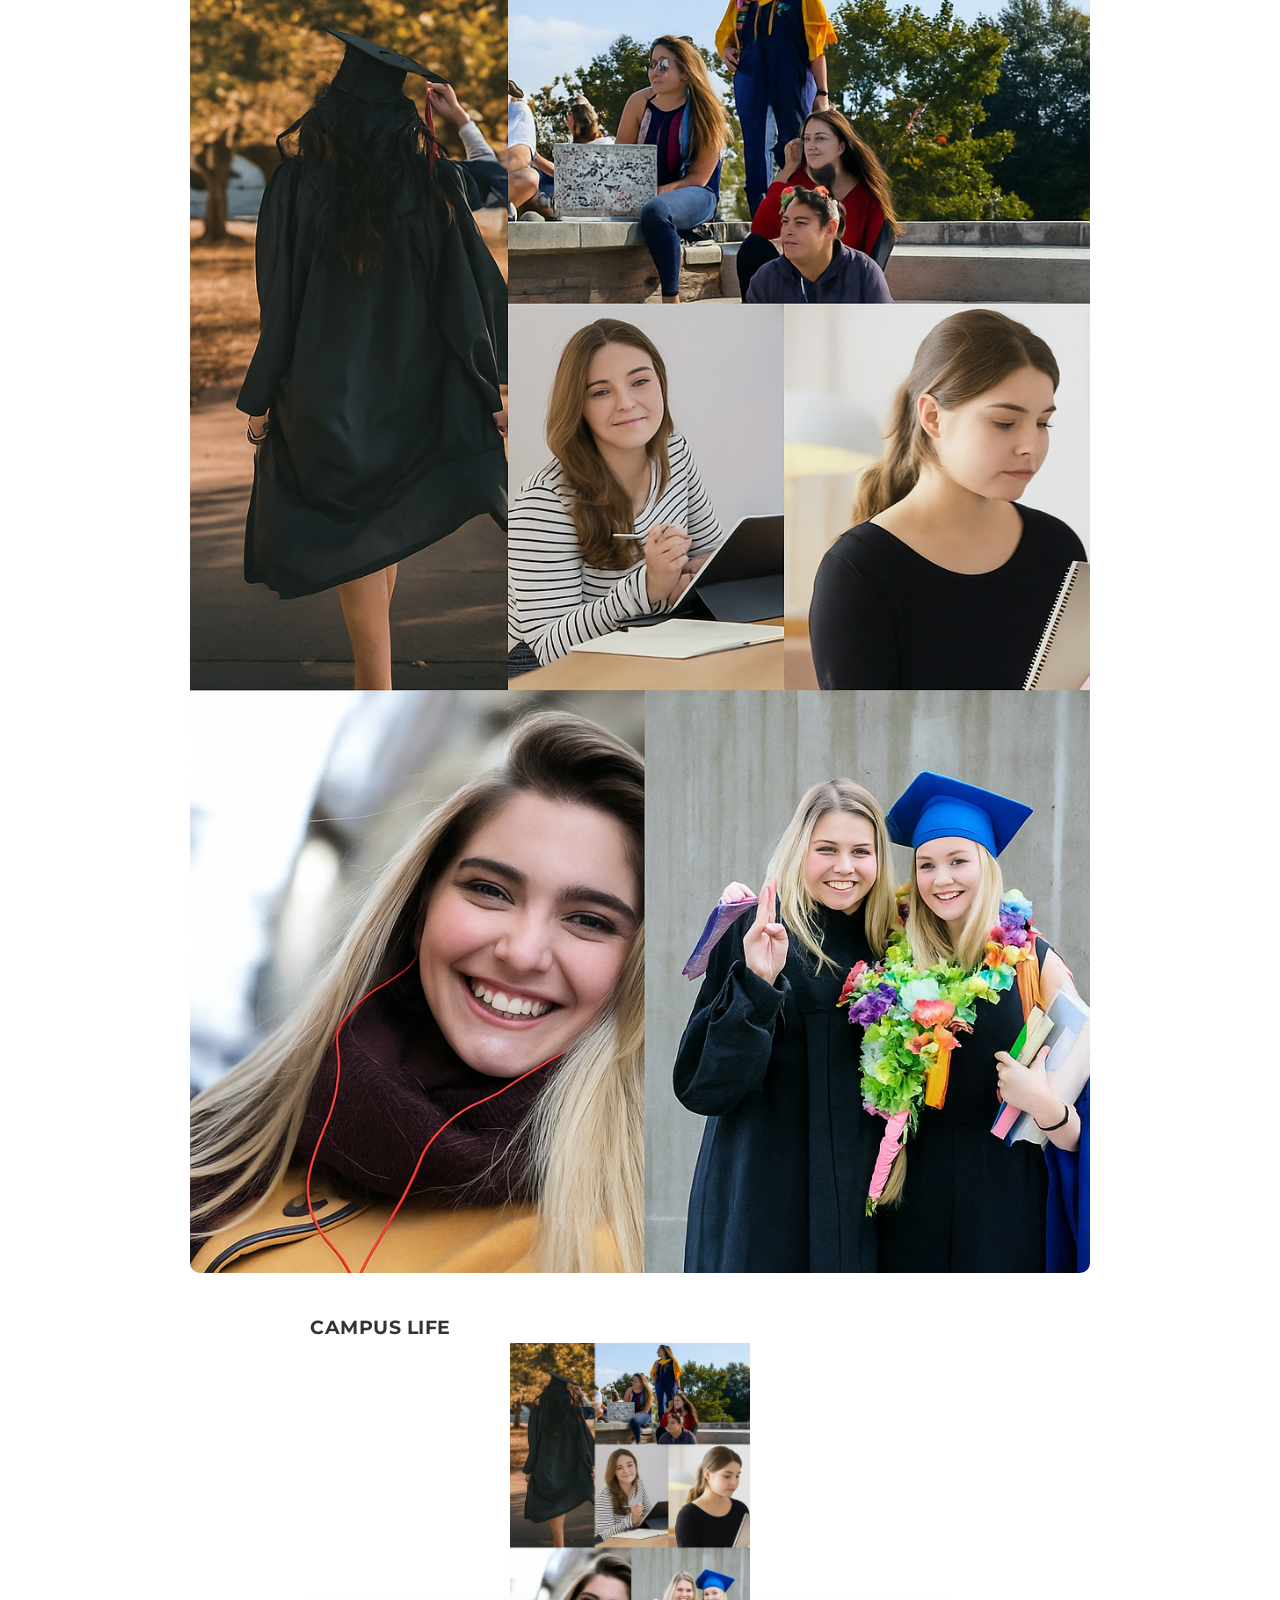
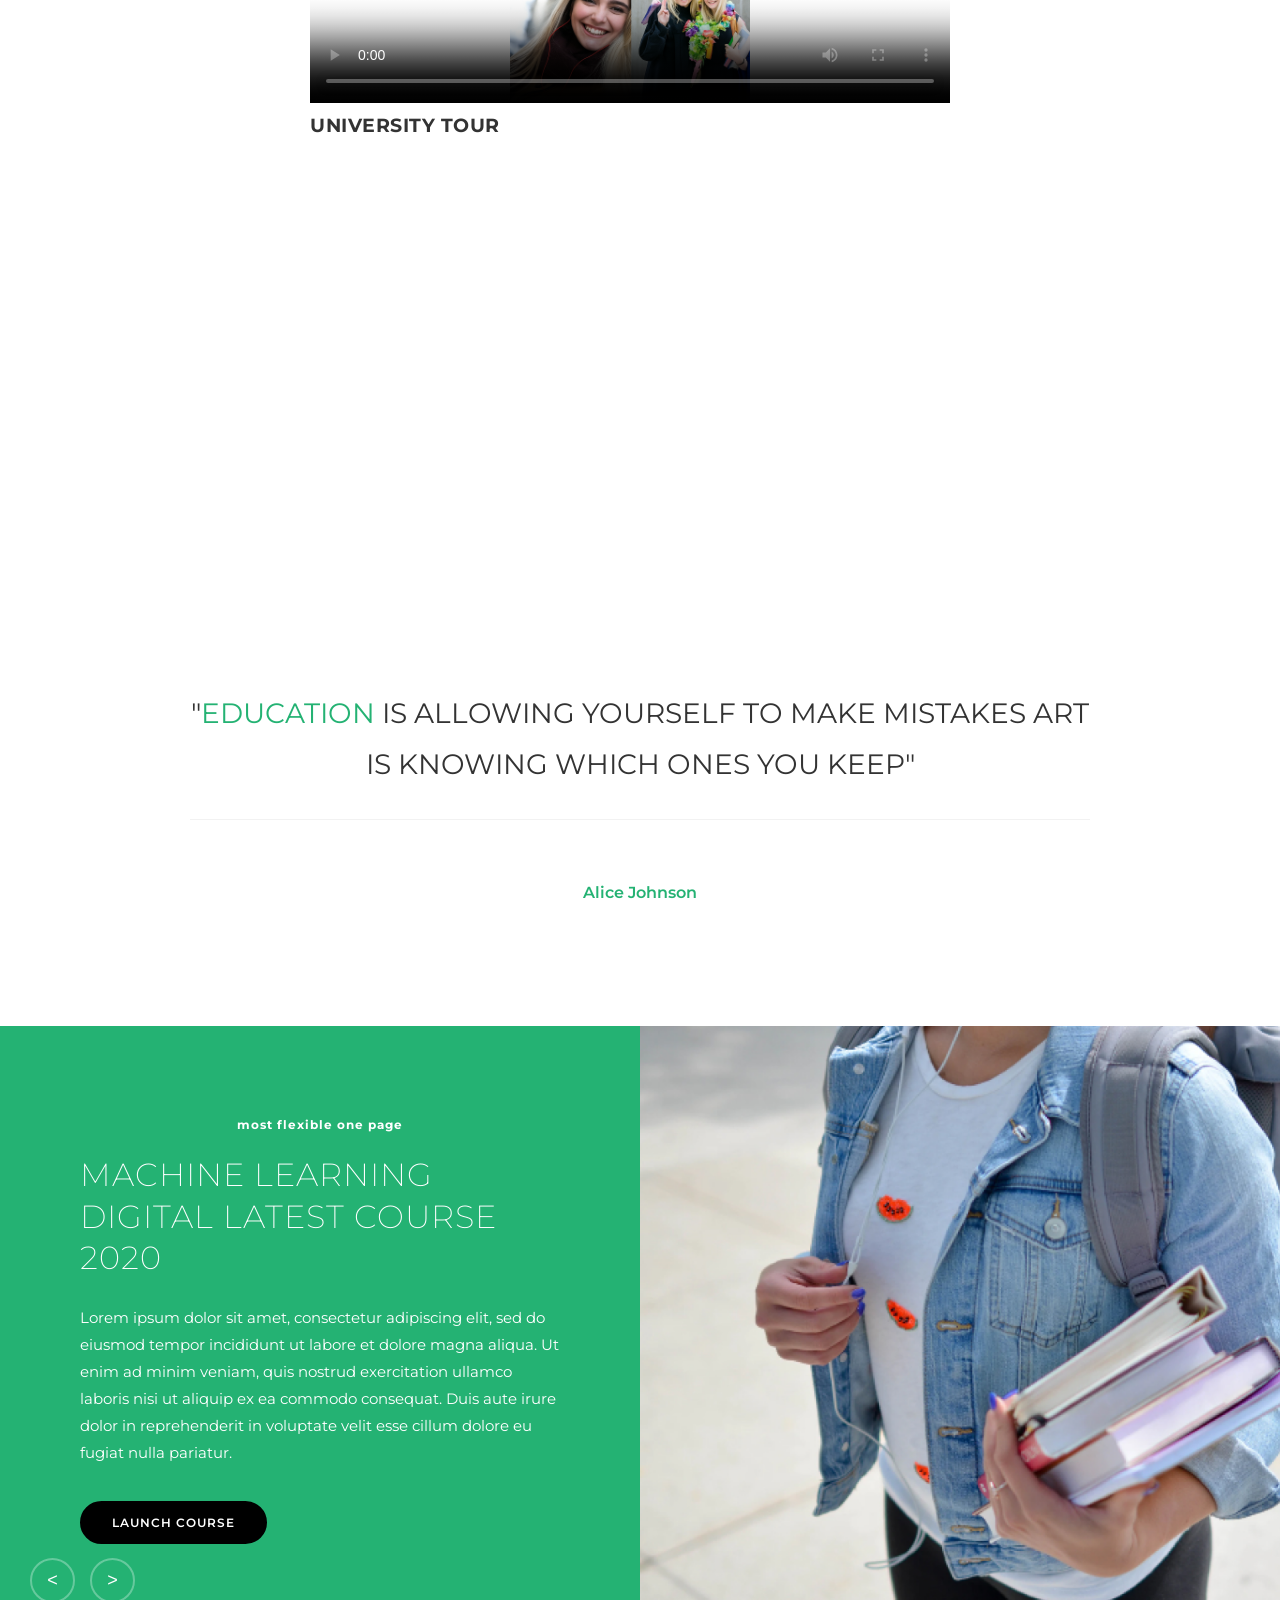
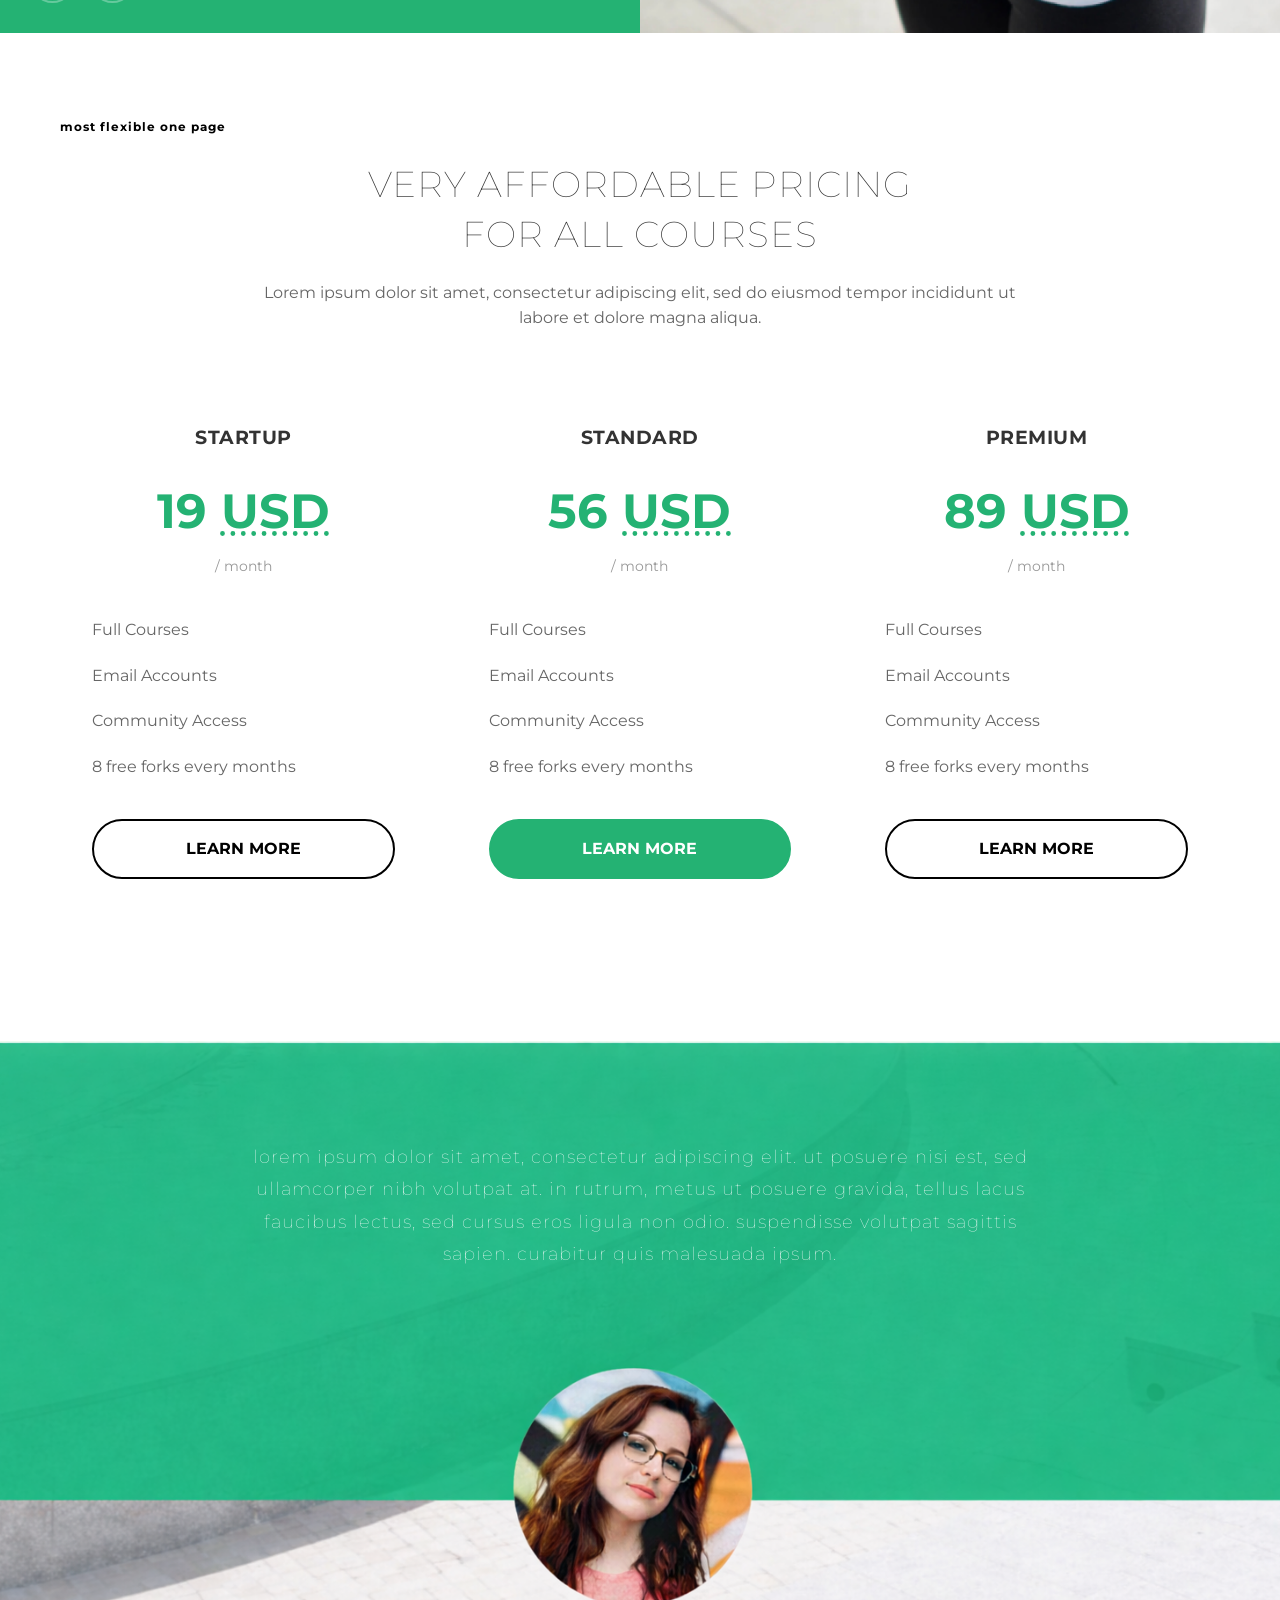
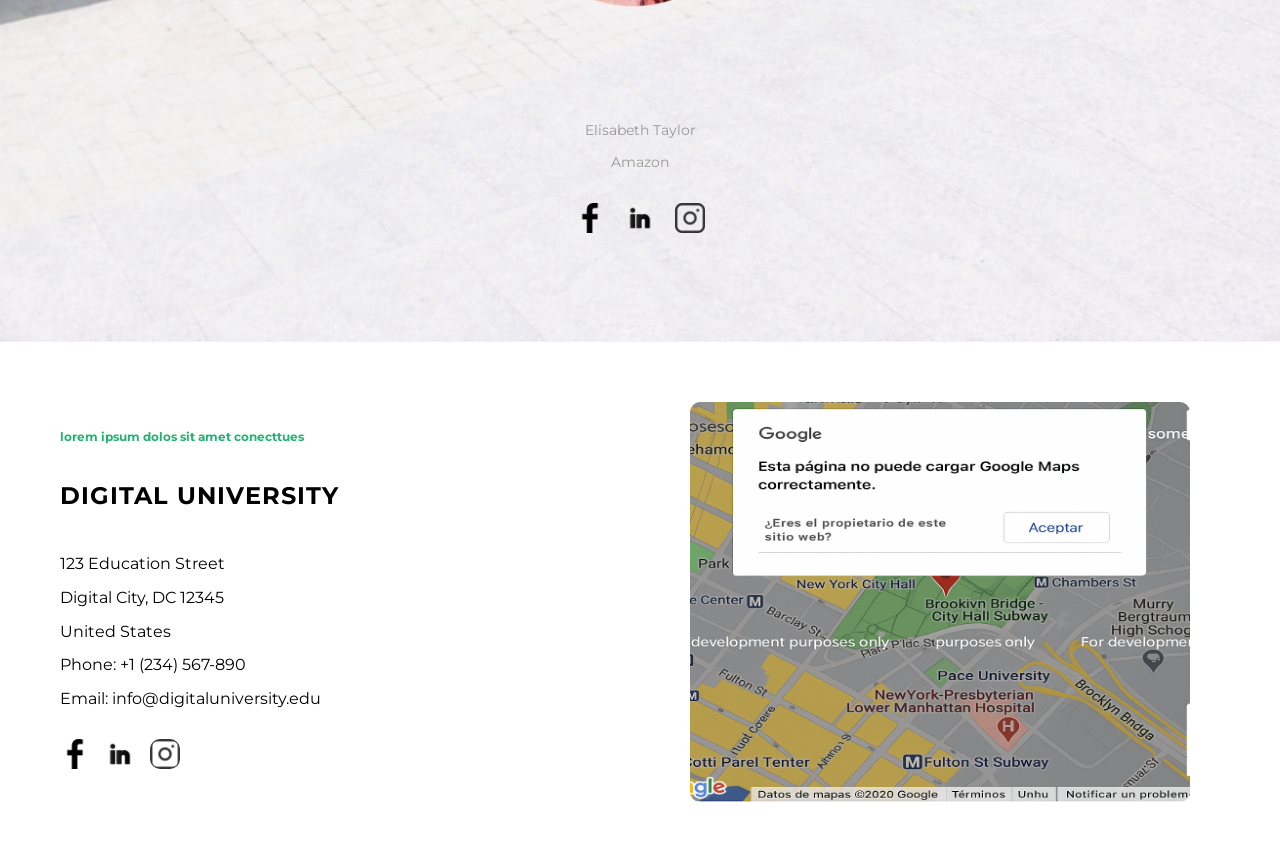
==== commit cf8404e5: "cambios" ====
--- a/index.html
+++ b/index.html
@@ -36,6 +36,12 @@
         <li><a href="#contact">Contact</a></li>
       </ul>
     </nav>
+
+    <!-- Reproductor de audio nativo HTML5 -->
+    <audio class="header-audio" controls loop>
+      <source src="public/audios/audioAudacityPolly.mp3" type="audio/mpeg">
+      Tu navegador no soporta el elemento de audio.
+    </audio>
   </header>
 
   <!--
@@ -207,7 +213,7 @@
         <article class="gallery-videos__item">
           <h3 class="gallery-videos__title">Campus Life</h3>
           <!-- OPTIMIZACIÓN: width, height y preload="metadata" añadidos -->
-          <video class="gallery-videos__video" controls poster="public/iconos/logoPolly.png" width="640" height="360"
+          <video class="gallery-videos__video" controls poster="public/imagenes/galery.png" width="640" height="360"
             preload="metadata">
             <source src="public/videos/video_ejercicio.mp4" type="video/mp4">
             Your browser does not support the video tag.
--- a/static/css/style.css
+++ b/static/css/style.css
@@ -234,6 +234,12 @@
         }
       }
     }
+  }
+
+  /* Reproductor de audio nativo en el header */
+  .header-audio {
+    width: 200px;
+    height: 30px;
   }
 }
 /* ==========================
@@ -758,7 +764,6 @@
     height: 100%;
     border: 0;
   }
-  
 }
 
 /* ==========================
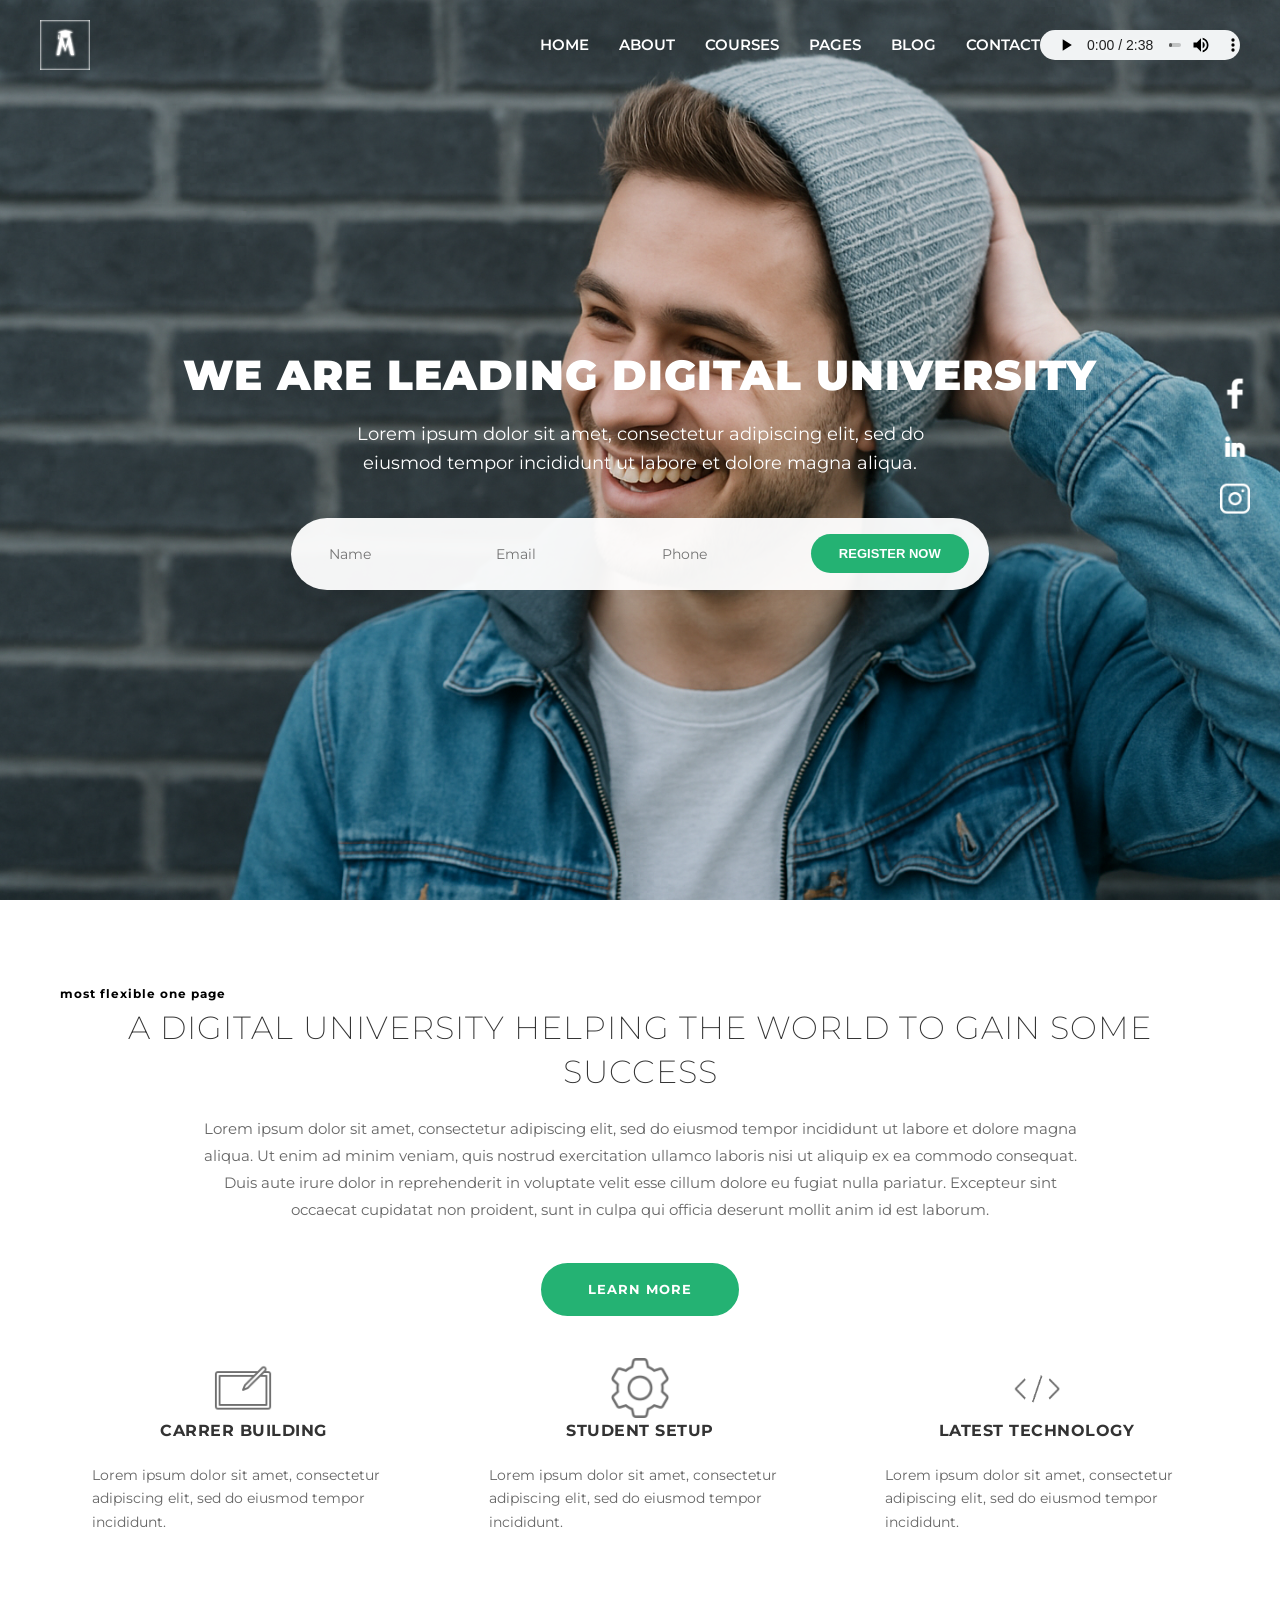
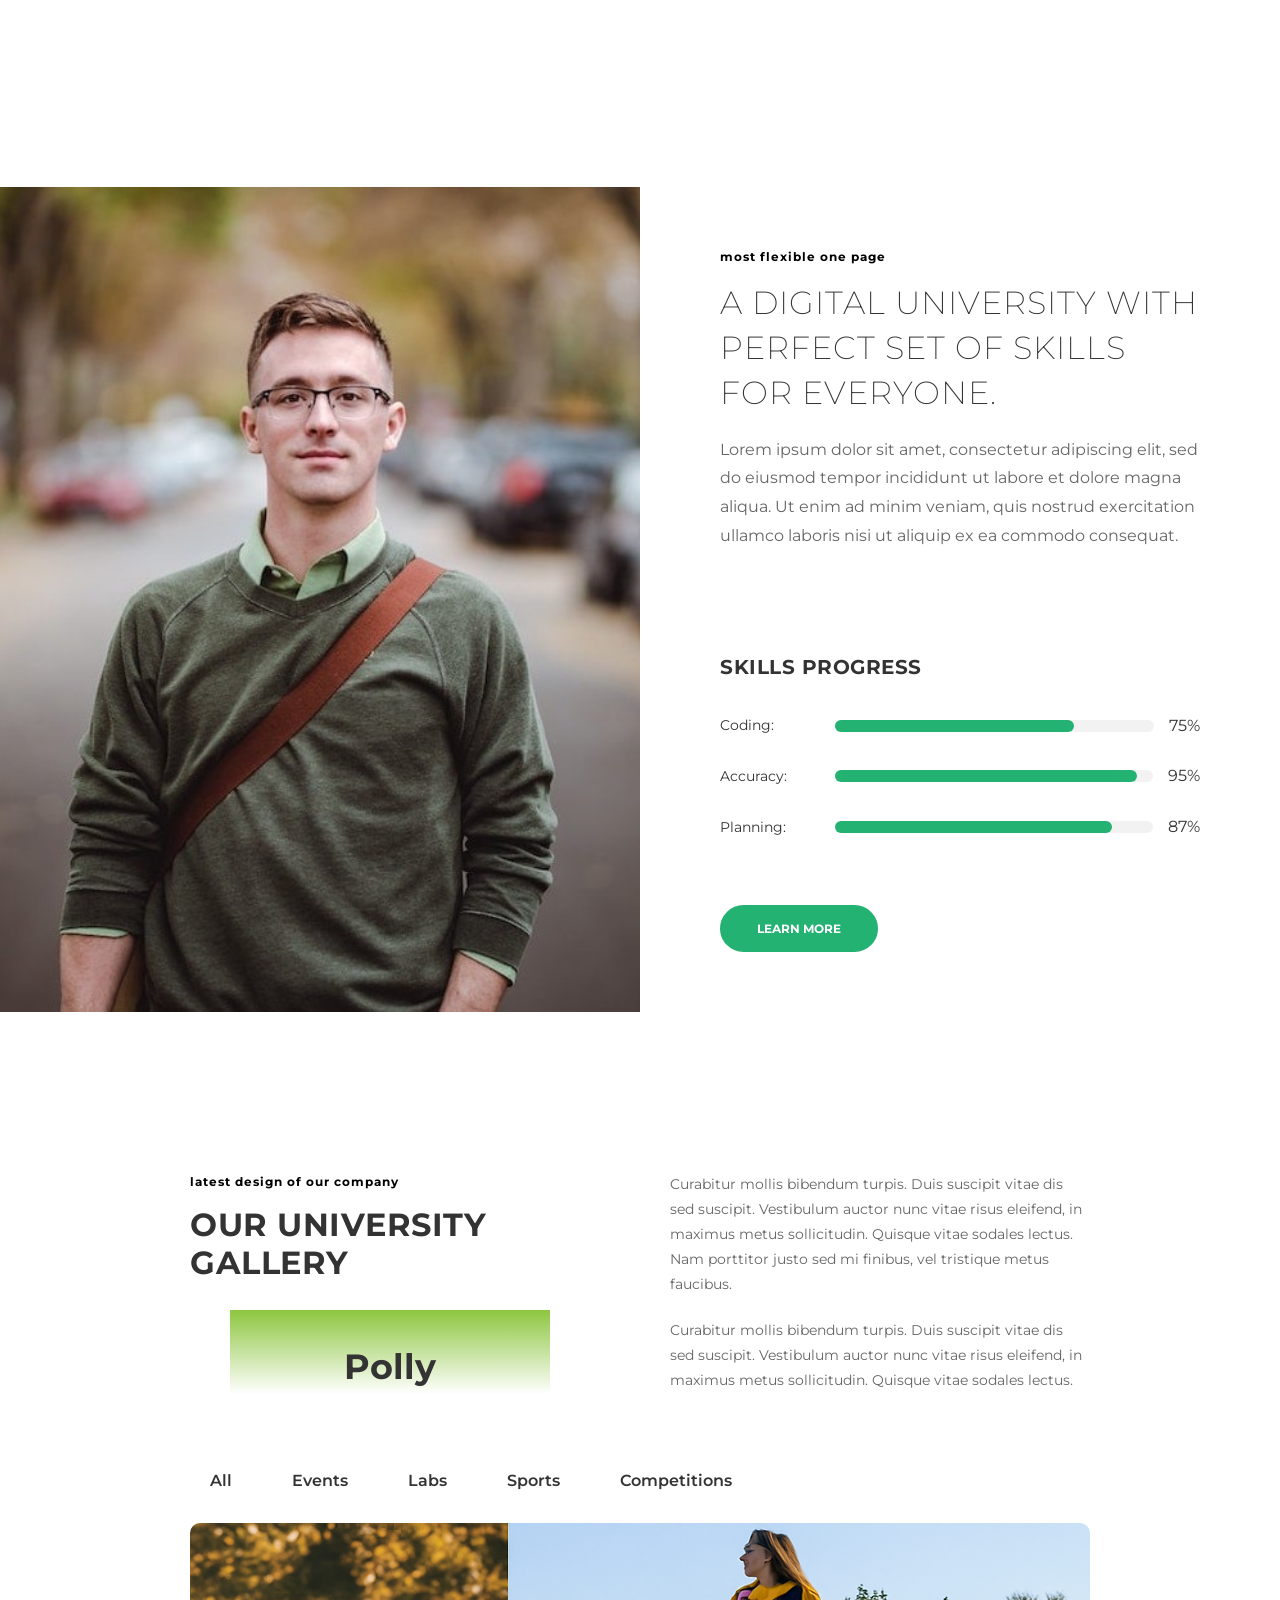
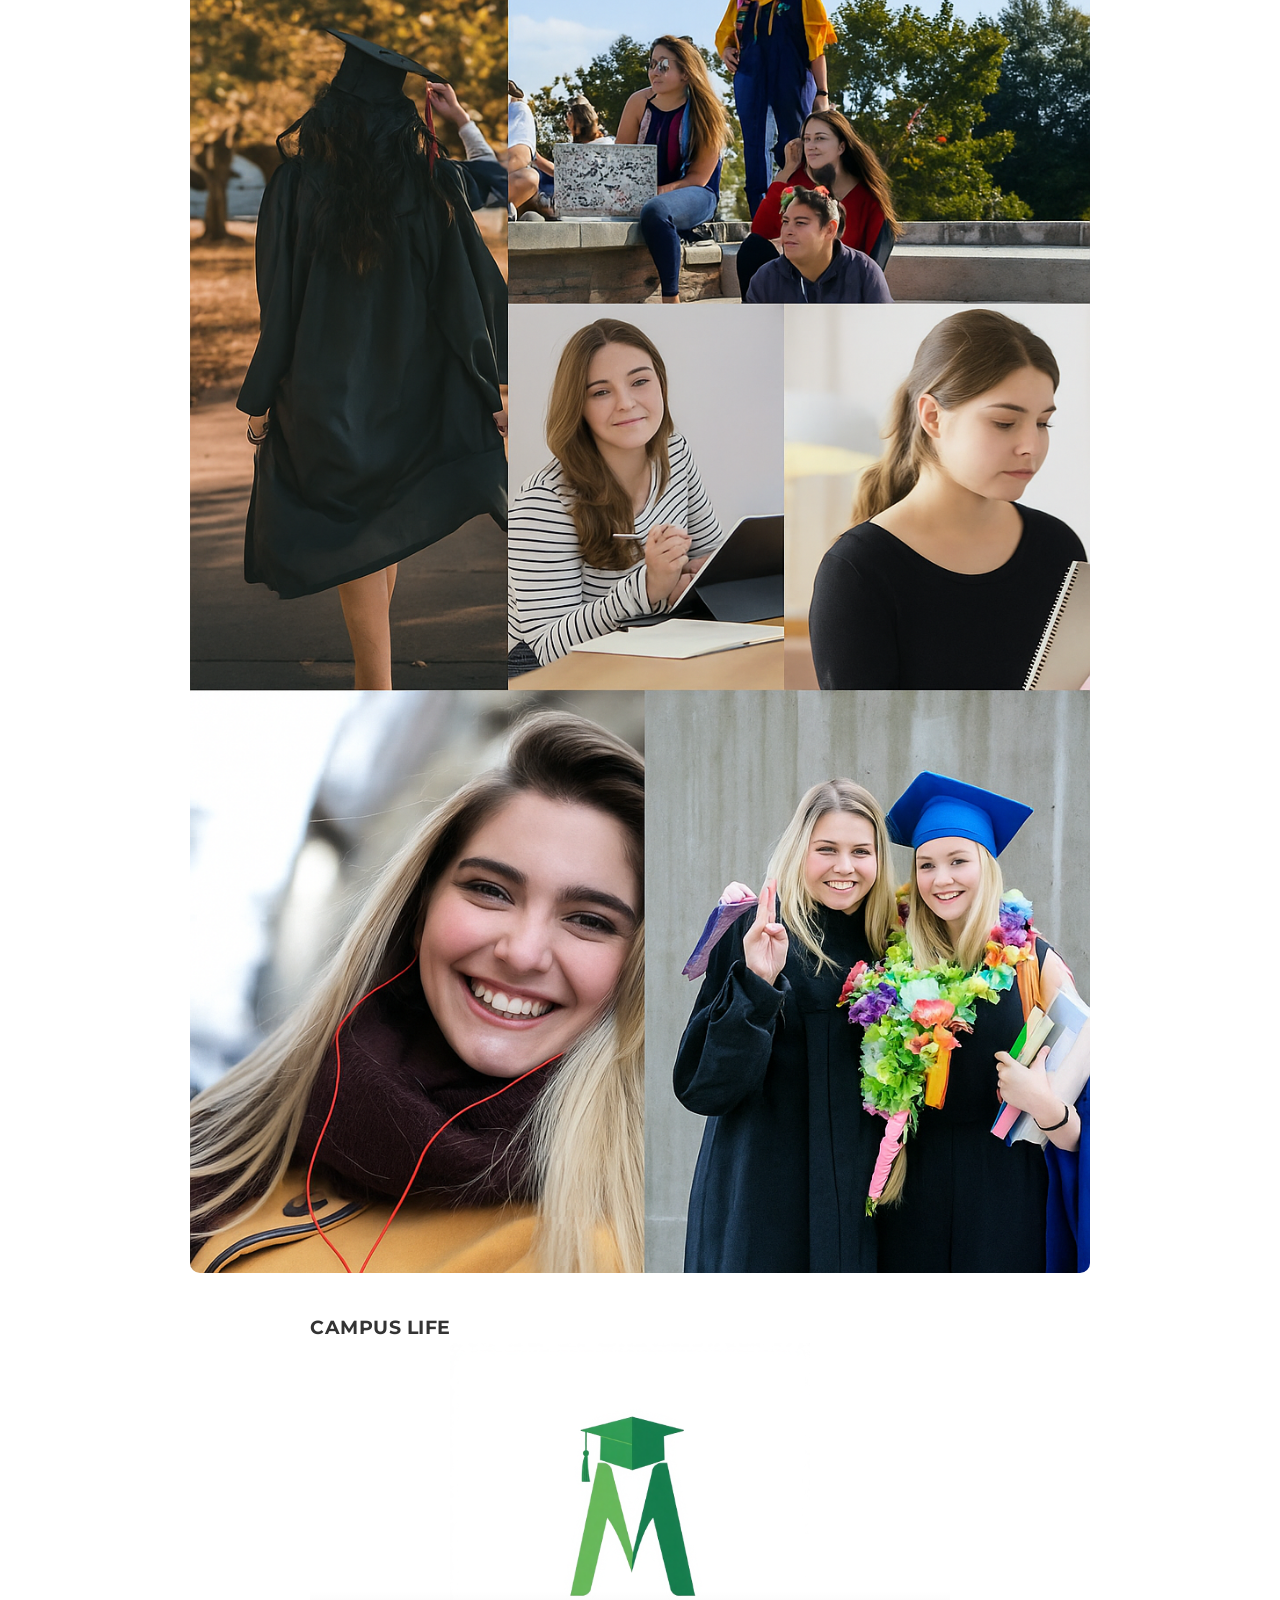
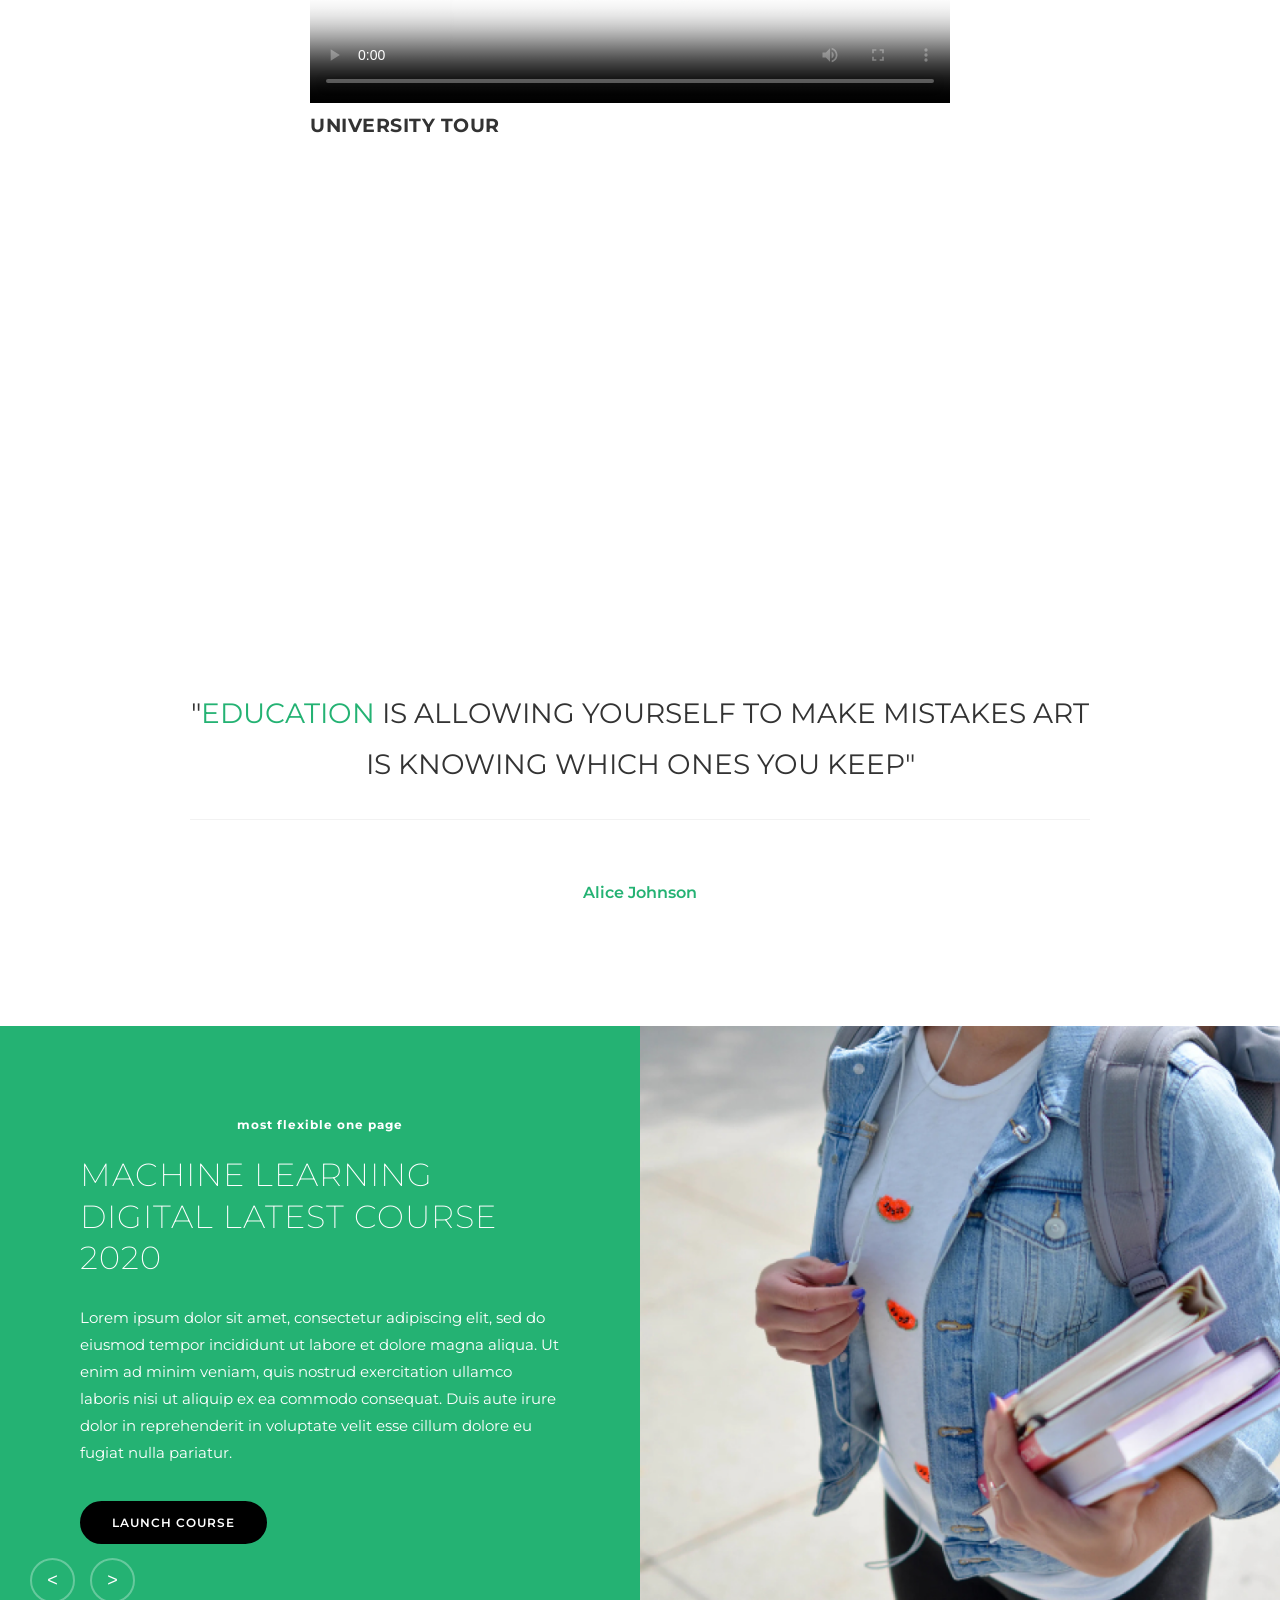
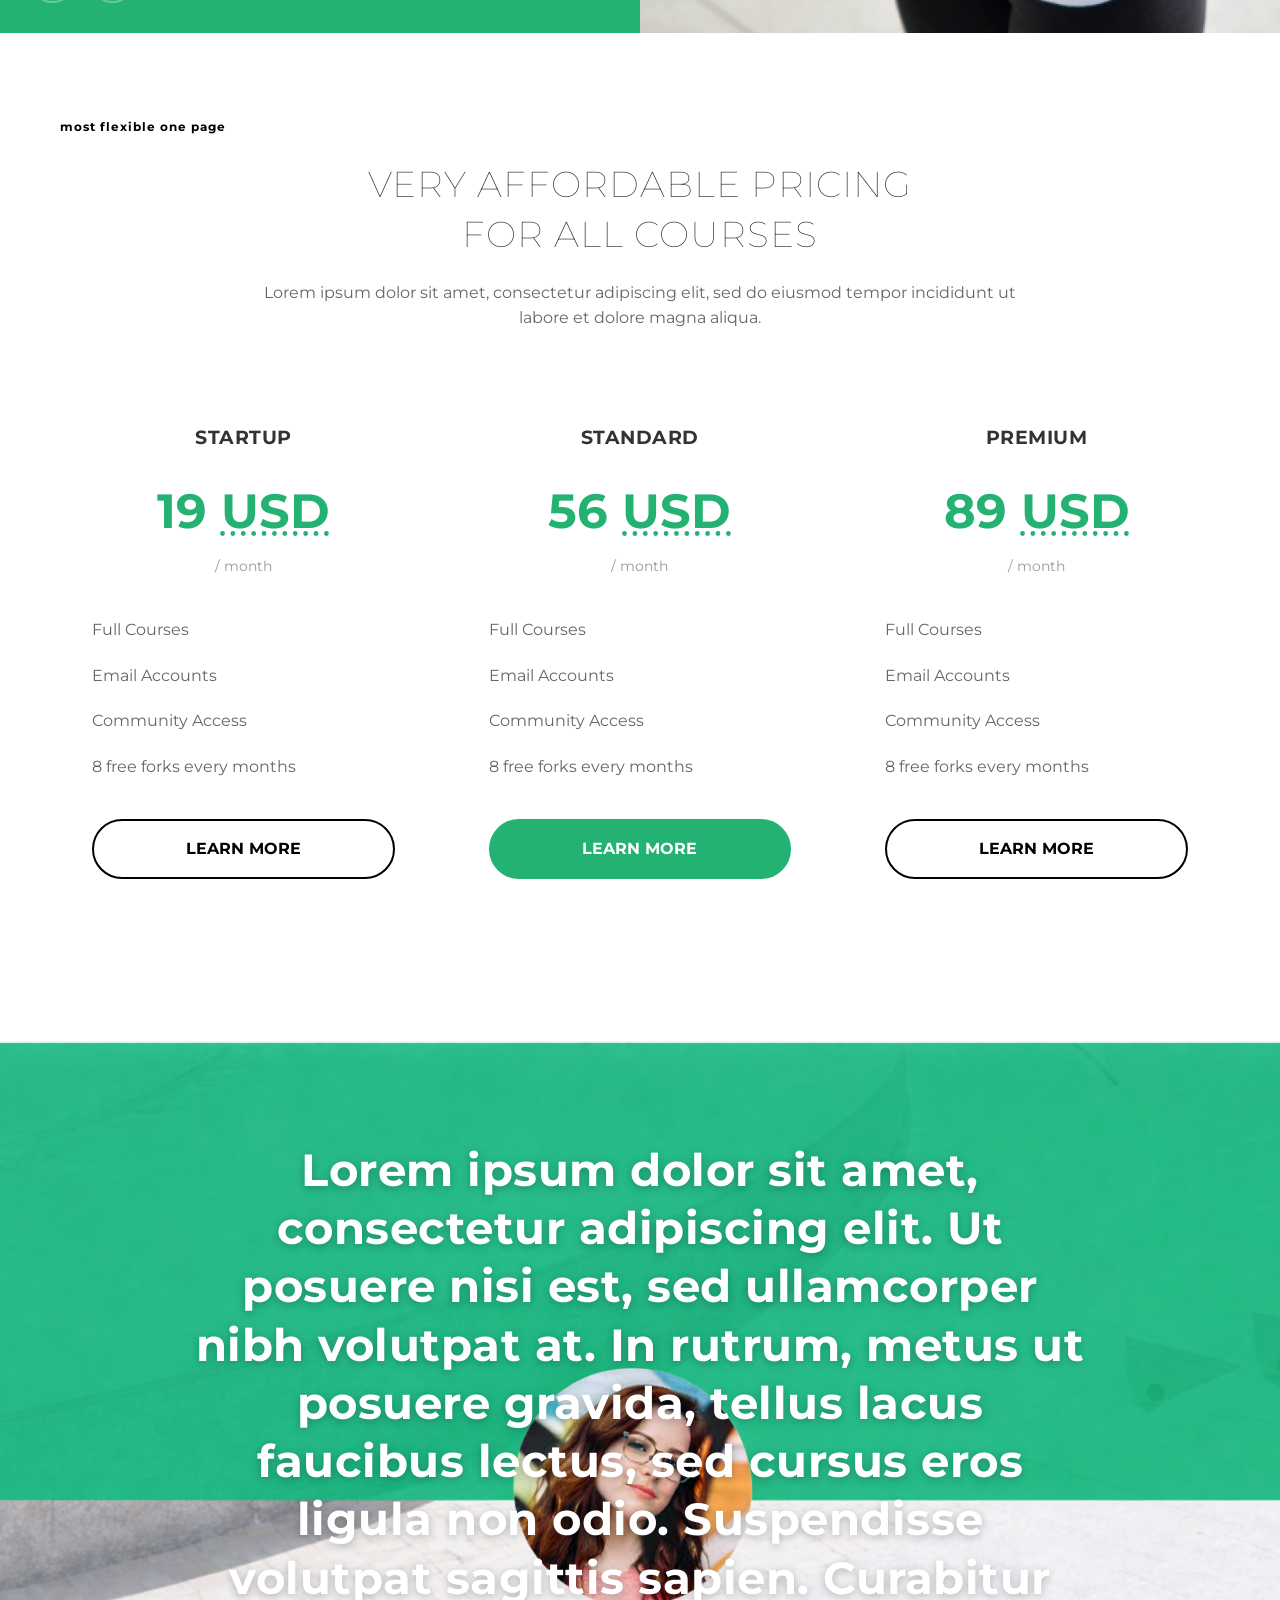
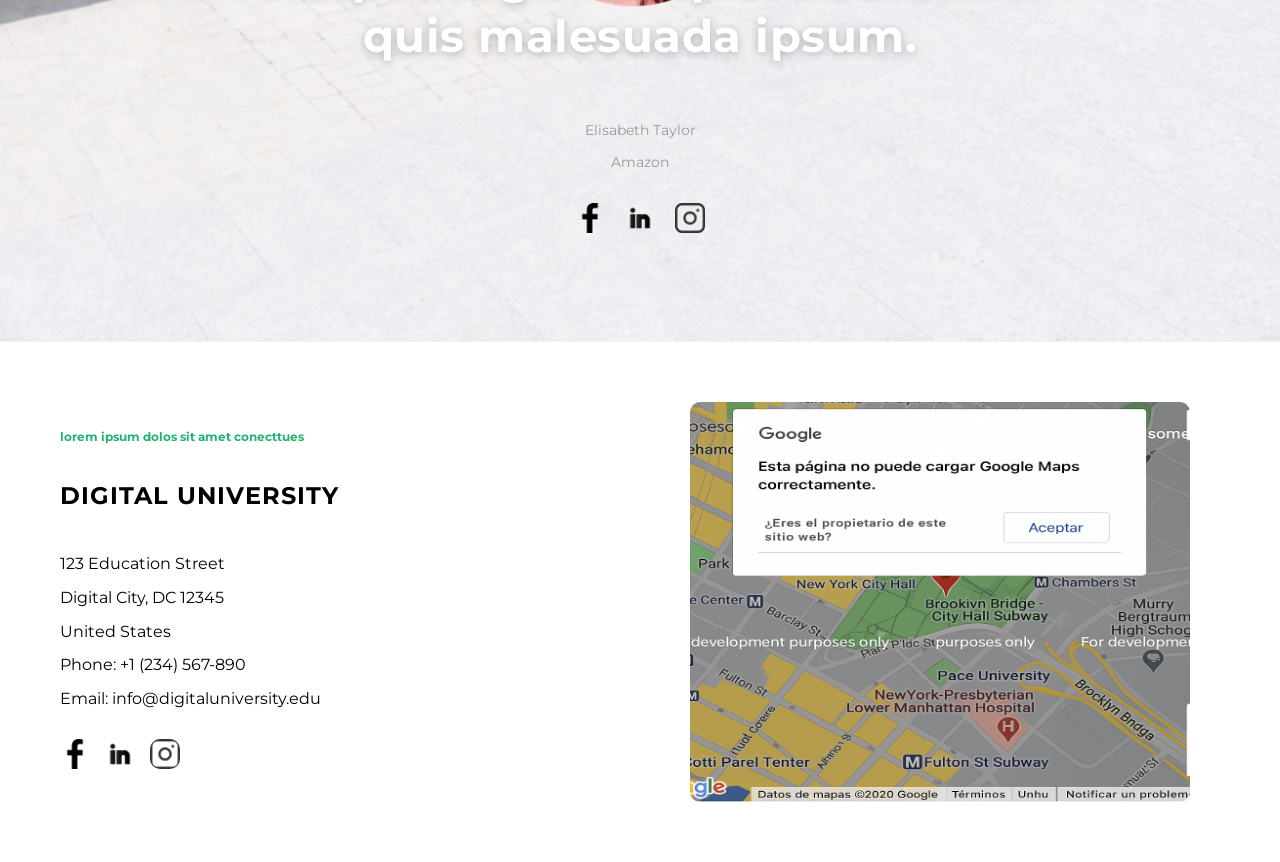
==== commit feb13eb2: "arreglo ruta page" ====
--- a/index.html
+++ b/index.html
@@ -17,11 +17,14 @@
     <div class="header-left">
       <label for="menu-toggle" class="icono-menu">
         <!-- OPTIMIZACIÓN: width y height añadidos -->
-        <img src="public/iconos/menu.png" alt="Menú" width="30" height="30">
+        <img src="public/iconos/menu.png" alt="Menú" width="30" height="30" loading="lazy" decoding="async"
+          fetchpriority="low">
       </label>
       <div class="header-logo">
         <!-- OPTIMIZACIÓN: width y height añadidos -->
-        <img src="public/iconos/logoPolly.png" alt="Logo Digital University" width="50" height="50">
+        <img src="public/iconos/logoPolly.png" alt="Logo Digital University" width="50" height="50" loading="lazy"
+          decoding="async" fetchpriority="high"
+          srcset="public/iconos/logoPolly.png 1x, public/iconos/logoPolly@2x.png 2x" sizes="50px">
       </div>
     </div>
     <input type="checkbox" id="menu-toggle" class="hidden">
@@ -69,13 +72,16 @@
         <ul>
           <!-- OPTIMIZACIÓN: width, height y loading="lazy" añadidos -->
           <li><a href="https://facebook.com" target="_blank"><img src="public/iconos/facebook.png" alt="Facebook"
-                width="30" height="30" loading="lazy"></a>
+                width="30" height="30" loading="lazy" decoding="async" fetchpriority="low"
+                srcset="public/iconos/facebook.png 1x, public/iconos/facebook@2x.png 2x" sizes="30px"></a>
           </li>
           <li><a href="https://linkedin.com" target="_blank"><img src="public/iconos/linkedin.png" alt="LinkedIn"
-                width="30" height="30" loading="lazy"></a>
+                width="30" height="30" loading="lazy" decoding="async" fetchpriority="low"
+                srcset="public/iconos/linkedin.png 1x, public/iconos/linkedin@2x.png 2x" sizes="30px"></a>
           </li>
           <li><a href="https://instagram.com" target="_blank"><img src="public/iconos/instagram.png" alt="Instagram"
-                width="30" height="30" loading="lazy"></a>
+                width="30" height="30" loading="lazy" decoding="async" fetchpriority="low"
+                srcset="public/iconos/instagram.png 1x, public/iconos/instagram@2x.png 2x" sizes="30px"></a>
           </li>
         </ul>
       </section>
@@ -102,21 +108,24 @@
       <article>
         <!-- OPTIMIZACIÓN: width, height y loading="lazy" añadidos -->
         <img src="public/iconos/drawing.png" alt="Icono de tecnología más reciente" width="60" height="60"
-          loading="lazy">
+          loading="lazy" decoding="async" fetchpriority="low"
+          srcset="public/iconos/drawing.png 1x, public/iconos/drawing@2x.png 2x" sizes="60px">
         <h3>CARRER BUILDING</h3>
         <p>Lorem ipsum dolor sit amet, consectetur adipiscing elit, sed do eiusmod tempor incididunt.</p>
       </article>
       <article>
         <!-- OPTIMIZACIÓN: width, height y loading="lazy" añadidos -->
         <img src="public/iconos/cogwheel.png" alt="Configuracion del estudiante ícono" width="60" height="60"
-          loading="lazy">
+          loading="lazy" decoding="async" fetchpriority="low"
+          srcset="public/iconos/cogwheel.png 1x, public/iconos/cogwheel@2x.png 2x" sizes="60px">
         <h3>STUDENT SETUP</h3>
         <p>Lorem ipsum dolor sit amet, consectetur adipiscing elit, sed do eiusmod tempor incididunt.</p>
       </article>
       <article>
         <!-- OPTIMIZACIÓN: width, height y loading="lazy" añadidos -->
         <img src="public/iconos/html-file.png" alt="Icono de tecnología más reciente" width="60" height="60"
-          loading="lazy">
+          loading="lazy" decoding="async" fetchpriority="low"
+          srcset="public/iconos/html-file.png 1x, public/iconos/html-file@2x.png 2x" sizes="60px">
         <h3>LATEST TECHNOLOGY</h3>
         <p>Lorem ipsum dolor sit amet, consectetur adipiscing elit, sed do eiusmod tempor incididunt.</p>
       </article>
@@ -204,18 +213,14 @@
         loading="lazy">
     </div>
 
-    <!-- 
-      OUR GALLERY - VIDEO SECTION
-      Sección añadida para mostrar vídeos (local y YouTube) siguiendo la estructura de la galería.
-    -->
     <div class="gallery-videos">
       <div class="gallery-videos__grid">
         <article class="gallery-videos__item">
           <h3 class="gallery-videos__title">Campus Life</h3>
           <!-- OPTIMIZACIÓN: width, height y preload="metadata" añadidos -->
-          <video class="gallery-videos__video" controls poster="public/imagenes/galery.png" width="640" height="360"
+          <video class="gallery-videos__video" controls poster="public/imagenes/logoPolly.png" width="640" height="360"
             preload="metadata">
-            <source src="public/videos/video_ejercicio.mp4" type="video/mp4">
+            <source src="public/videos/video_ejercicio_comprimido.mp4" type="video/mp4">
             Your browser does not support the video tag.
           </video>
         </article>
@@ -233,10 +238,7 @@
     </div>
   </section>
 
-  <!--
-    TESTIMONIALS: bloque de testimonio breve en el centro de la página.
-    Se usa blockquote para indicar que es una cita.
-  -->
+
   <section class="testimonials seccion" id="blog">
     <h2 class="hidden">Testimonios</h2>
     <blockquote>
@@ -276,10 +278,7 @@
     </div>
   </section>
 
-  <!--
-    PRICING: sección que muestra tres planes de precios.
-    Cada plan es un article, lo que ayuda a separar el contenido.
-  -->
+
   <section class="pricing seccion">
     <span class="subtitulo">Most flexible one page</span>
     <h2 class="texto-centrado">Very Affordable Pricing For All Courses</h2>
@@ -301,7 +300,6 @@
         <a href="#header" class="boton">Learn More</a>
       </article>
 
-      <!-- Plan de precios "Standard" (destacado visualmente en CSS) -->
       <article>
         <h3>STANDARD</h3>
         <div><strong>56 <abbr title="United States Dollar">USD</abbr></strong> <span>/ month</span></div>
--- a/static/css/style.css
+++ b/static/css/style.css
@@ -821,17 +821,24 @@
   }
 
   h2 {
-    font-size: 18px;
+    font-family: 'Montserrat', Arial, Helvetica, sans-serif;
+    font-size: clamp(2rem, 4vw, 2.8rem);
     color: var(--color-blanco);
-    font-weight: 100;
-    line-height: 1.8;
+    font-weight: 700;
+    line-height: 1.3;
     margin-bottom: 0;
-    max-width: 800px;
-    align-self: flex-start;
+    max-width: 900px;
+    align-self: center;
     margin-left: auto;
     margin-right: auto;
     margin-top: 20px;
-    text-transform: lowercase;                               /* Estilo tipo frase natural */
+    letter-spacing: 0.5px;
+    text-shadow: 0 2px 8px rgba(0,0,0,0.25);
+    text-transform: none;
+    text-align: center;
+    -webkit-font-smoothing: antialiased;
+    -moz-osx-font-smoothing: grayscale;
+    word-break: break-word;
   }
 
   blockquote {
